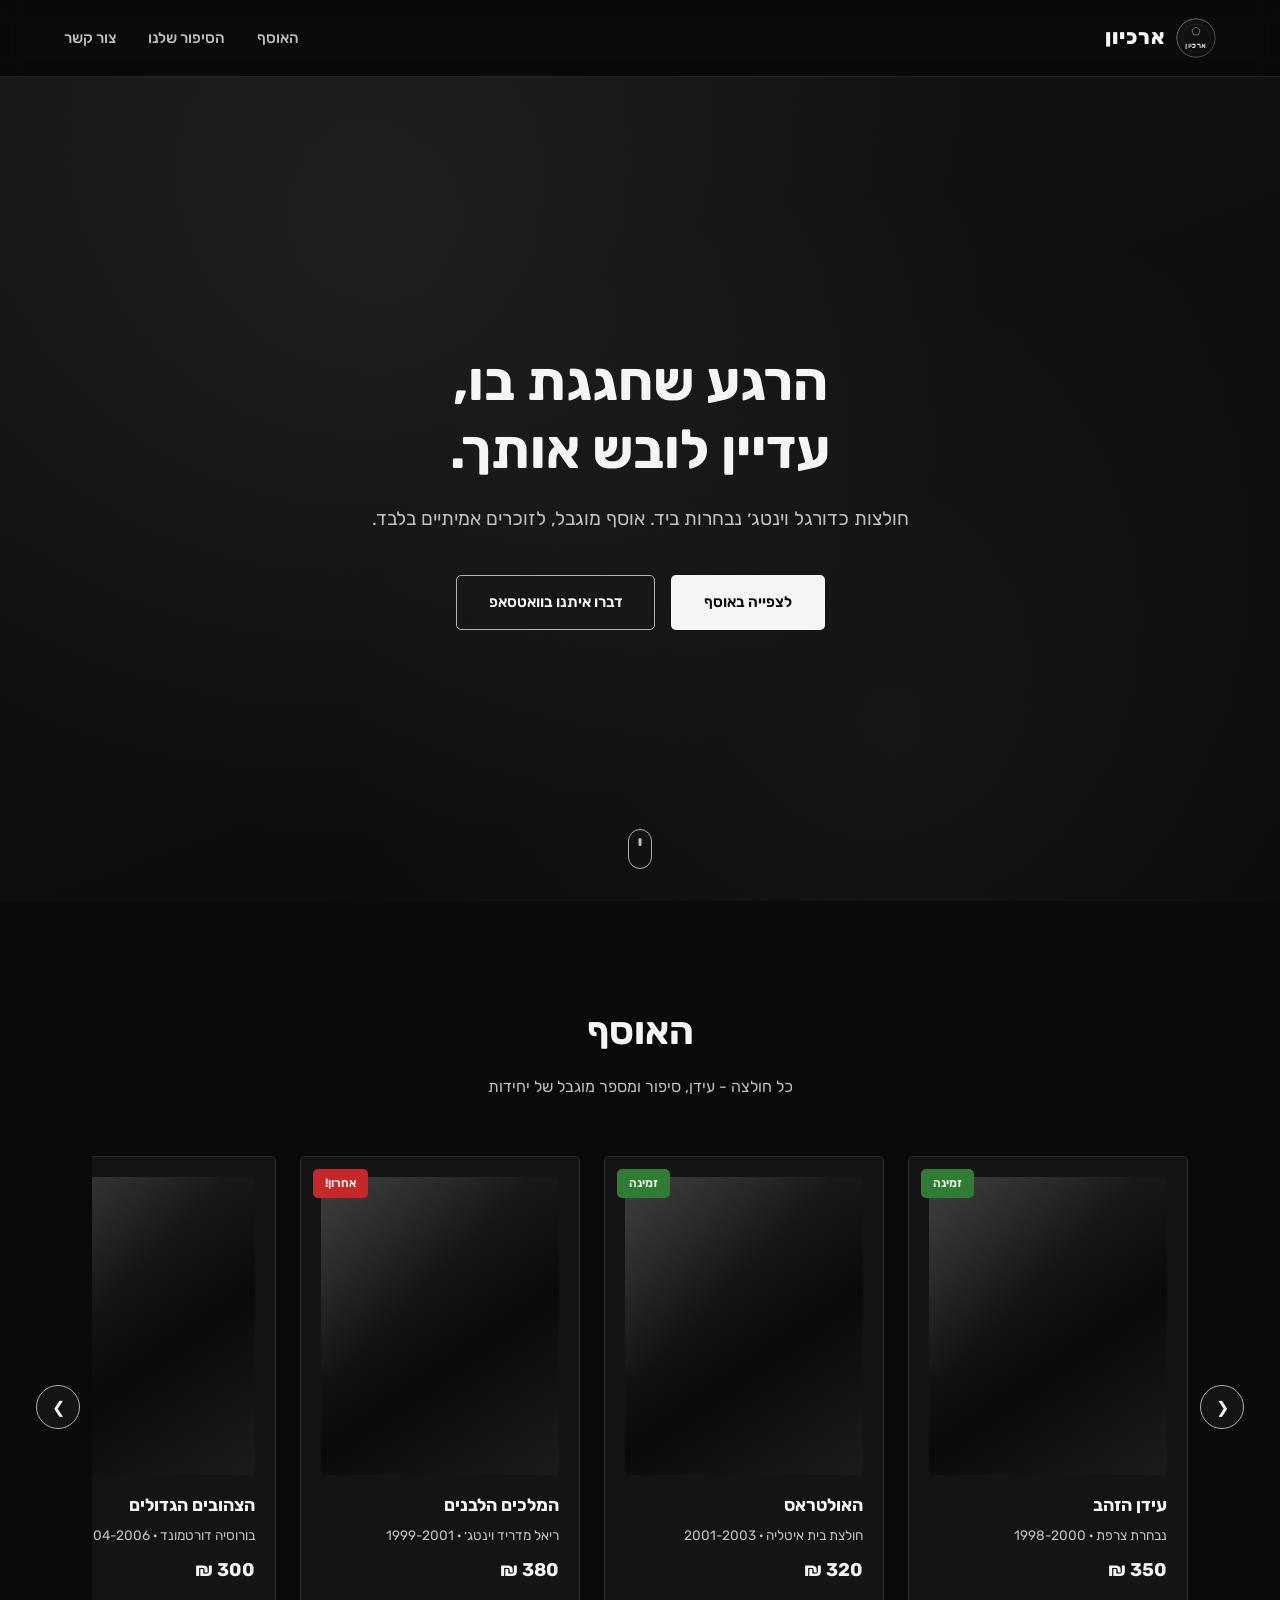
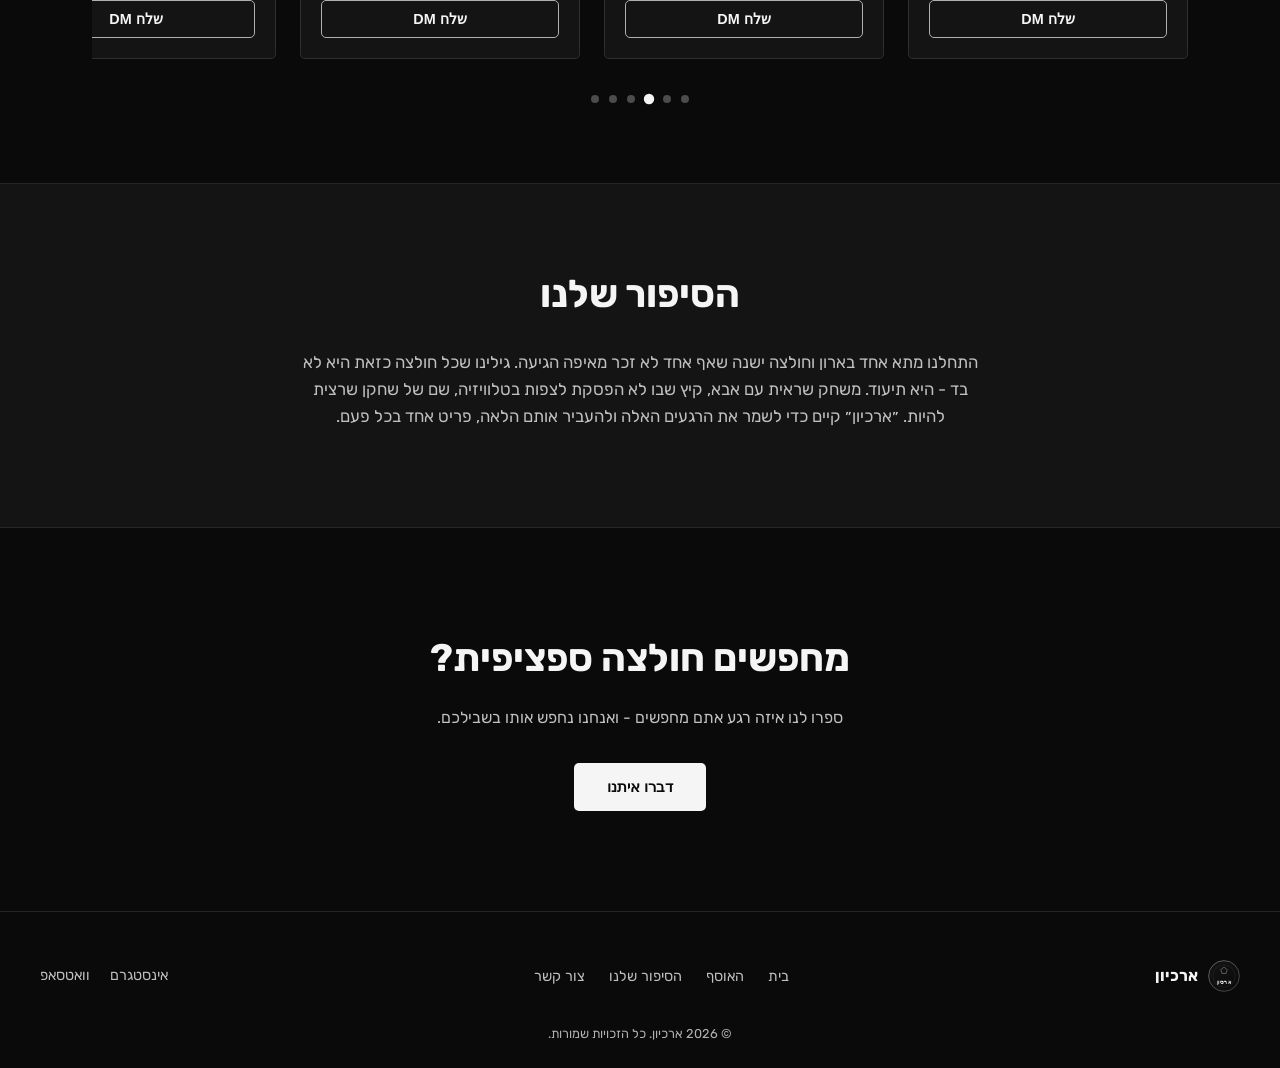
==== index.html @ 6a8bbf8f "Add Hebrew RTL landing page for premium football shirts brand Sticky header with hamburger menu, ani" ====
<!DOCTYPE html>
<html lang="he" dir="rtl">
<head>
<meta charset="UTF-8">
<meta name="viewport" content="width=device-width, initial-scale=1.0">
<title>ארכיון | חולצות כדורגל וינטג׳ פרימיום</title>
<meta name="description" content="ארכיון - חולצות כדורגל וינטג׳ נבחרות ביד. כל חולצה מספרת רגע שהיה. אוסף מוגבל, למגן אמיתי בלבד.">
<link rel="icon" type="image/svg+xml" href="assets/logo.svg">
<link rel="preconnect" href="https://fonts.googleapis.com">
<link rel="preconnect" href="https://fonts.gstatic.com" crossorigin>
<link href="https://fonts.googleapis.com/css2?family=Rubik:wght@300;400;500;600;700;800&display=swap" rel="stylesheet">
<link rel="stylesheet" href="css/style.css">
</head>
<body>

<a class="skip-link" href="#main-content">דלג לתוכן הראשי</a>

<header class="site-header" id="site-header">
  <div class="header-inner">
    <a href="#top" class="brand" aria-label="ארכיון - דף הבית">
      <img src="assets/logo.svg" alt="" width="40" height="40" class="brand-logo">
      <span class="brand-name">ארכיון</span>
    </a>

    <nav class="main-nav" id="main-nav" aria-label="ניווט ראשי">
      <ul>
        <li><a href="#collection">האוסף</a></li>
        <li><a href="#story">הסיפור שלנו</a></li>
        <li><a href="#contact">צור קשר</a></li>
      </ul>
    </nav>

    <button class="hamburger" id="hamburger-btn" aria-expanded="false" aria-controls="mobile-nav" aria-label="פתיחת תפריט ניווט">
      <span></span><span></span><span></span>
    </button>
  </div>

  <nav class="mobile-nav" id="mobile-nav" aria-label="ניווט למובייל" hidden>
    <ul>
      <li><a href="#collection">האוסף</a></li>
      <li><a href="#story">הסיפור שלנו</a></li>
      <li><a href="#contact">צור קשר</a></li>
    </ul>
  </nav>
</header>

<main id="main-content">

  <section class="hero" id="top">
    <div class="hero-content">
      <h1 class="fade-in-up">הרגע שחגגת בו,<br>עדיין לובש אותך.</h1>
      <p class="hero-tagline fade-in-up delay-1">חולצות כדורגל וינטג׳ נבחרות ביד. אוסף מוגבל, לזוכרים אמיתיים בלבד.</p>
      <div class="hero-ctas fade-in-up delay-2">
        <a href="#collection" class="btn btn-primary">לצפייה באוסף</a>
        <a href="https://wa.me/972501234567?text=%D7%94%D7%99%D7%99%2C%20%D7%90%D7%A9%D7%9E%D7%97%20%D7%9C%D7%A9%D7%9E%D7%95%D7%A2%20%D7%A2%D7%9C%20%D7%94%D7%90%D7%95%D7%A1%D7%A3%20%D7%A9%D7%9C%D7%9B%D7%9D" class="btn btn-secondary" target="_blank" rel="noopener">דברו איתנו בוואטסאפ</a>
      </div>
    </div>
    <a href="#collection" class="scroll-hint" aria-label="גלול למטה לצפייה באוסף">
      <span class="scroll-hint-line"></span>
    </a>
  </section>

  <section class="collection-section" id="collection" aria-labelledby="collection-title">
    <div class="section-head">
      <h2 id="collection-title">האוסף</h2>
      <p class="section-sub">כל חולצה - עידן, סיפור ומספר מוגבל של יחידות</p>
    </div>

    <div class="carousel-wrap">
      <button class="carousel-arrow carousel-arrow-prev" id="carousel-prev" aria-label="המוצר הקודם">&#10094;</button>

      <div class="carousel" id="carousel" tabindex="0" role="region" aria-label="קרוסלת מוצרים - השתמשו בחיצי המקלדת לניווט">
        <ul class="carousel-track" id="carousel-track">

          <li class="product-card">
            <span class="badge badge-available">זמינה</span>
            <div class="product-image" aria-hidden="true"></div>
            <h3 class="product-name">עידן הזהב</h3>
            <p class="product-era">נבחרת צרפת · 1998-2000</p>
            <p class="product-price">350 ₪</p>
            <button class="btn btn-dm" data-product="עידן הזהב - נבחרת צרפת 1998-2000">שלח DM</button>
          </li>

          <li class="product-card">
            <span class="badge badge-available">זמינה</span>
            <div class="product-image" aria-hidden="true"></div>
            <h3 class="product-name">האולטראס</h3>
            <p class="product-era">חולצת בית איטליה · 2001-2003</p>
            <p class="product-price">320 ₪</p>
            <button class="btn btn-dm" data-product="האולטראס - חולצת בית איטליה 2001-2003">שלח DM</button>
          </li>

          <li class="product-card">
            <span class="badge badge-last">אחרון!</span>
            <div class="product-image" aria-hidden="true"></div>
            <h3 class="product-name">המלכים הלבנים</h3>
            <p class="product-era">ריאל מדריד וינטג׳ · 1999-2001</p>
            <p class="product-price">380 ₪</p>
            <button class="btn btn-dm" data-product="המלכים הלבנים - ריאל מדריד וינטג׳ 1999-2001">שלח DM</button>
          </li>

          <li class="product-card">
            <span class="badge badge-available">זמינה</span>
            <div class="product-image" aria-hidden="true"></div>
            <h3 class="product-name">הצהובים הגדולים</h3>
            <p class="product-era">בורוסיה דורטמונד · 2004-2006</p>
            <p class="product-price">300 ₪</p>
            <button class="btn btn-dm" data-product="הצהובים הגדולים - בורוסיה דורטמונד 2004-2006">שלח DM</button>
          </li>

          <li class="product-card">
            <span class="badge badge-soon">בקרוב</span>
            <div class="product-image" aria-hidden="true"></div>
            <h3 class="product-name">האדומים הנצחיים</h3>
            <p class="product-era">ליברפול וינטג׳ · 1995-1997</p>
            <p class="product-price">400 ₪</p>
            <button class="btn btn-dm" data-product="האדומים הנצחיים - ליברפול וינטג׳ 1995-1997" disabled>בקרוב</button>
          </li>

          <li class="product-card">
            <span class="badge badge-available">זמינה</span>
            <div class="product-image" aria-hidden="true"></div>
            <h3 class="product-name">הכוכבים הכחולים</h3>
            <p class="product-era">נבחרת ברזיל · 2002-2004</p>
            <p class="product-price">340 ₪</p>
            <button class="btn btn-dm" data-product="הכוכבים הכחולים - נבחרת ברזיל 2002-2004">שלח DM</button>
          </li>

        </ul>
      </div>

      <button class="carousel-arrow carousel-arrow-next" id="carousel-next" aria-label="המוצר הבא">&#10095;</button>
    </div>

    <div class="carousel-dots" id="carousel-dots" role="tablist" aria-label="ניווט בין מוצרים"></div>
  </section>

  <section class="story-section" id="story" aria-labelledby="story-title">
    <div class="story-inner">
      <h2 id="story-title">הסיפור שלנו</h2>
      <p>התחלנו מתא אחד בארון וחולצה ישנה שאף אחד לא זכר מאיפה הגיעה. גילינו שכל חולצה כזאת היא לא בד - היא תיעוד. משחק שראית עם אבא, קיץ שבו לא הפסקת לצפות בטלוויזיה, שם של שחקן שרצית להיות. ״ארכיון״ קיים כדי לשמר את הרגעים האלה ולהעביר אותם הלאה, פריט אחד בכל פעם.</p>
    </div>
  </section>

  <section class="cta-section" id="contact" aria-labelledby="cta-title">
    <div class="cta-inner">
      <h2 id="cta-title">מחפשים חולצה ספציפית?</h2>
      <p>ספרו לנו איזה רגע אתם מחפשים - ואנחנו נחפש אותו בשבילכם.</p>
      <button class="btn btn-primary" id="open-cta-modal">דברו איתנו</button>
    </div>
  </section>

</main>

<footer class="site-footer">
  <div class="footer-inner">
    <div class="footer-brand">
      <img src="assets/logo.svg" alt="" width="32" height="32">
      <span>ארכיון</span>
    </div>

    <nav class="footer-nav" aria-label="ניווט בפוטר">
      <ul>
        <li><a href="#top">בית</a></li>
        <li><a href="#collection">האוסף</a></li>
        <li><a href="#story">הסיפור שלנו</a></li>
        <li><a href="#contact">צור קשר</a></li>
      </ul>
    </nav>

    <div class="footer-social">
      <a href="https://instagram.com/archive.shirts" target="_blank" rel="noopener" aria-label="עקבו אחרינו באינסטגרם">אינסטגרם</a>
      <a href="https://wa.me/972501234567" target="_blank" rel="noopener" aria-label="דברו איתנו בוואטסאפ">וואטסאפ</a>
    </div>
  </div>
  <p class="footer-copy">© 2026 ארכיון. כל הזכויות שמורות.</p>
</footer>

<div class="modal-overlay" id="dm-modal" hidden>
  <div class="modal" role="dialog" aria-modal="true" aria-labelledby="dm-modal-title" id="modal-box">
    <button class="modal-close" id="modal-close-btn" aria-label="סגירת חלון">&times;</button>
    <h2 id="dm-modal-title">בואו נדבר על החולצה</h2>
    <p id="modal-product-line" class="modal-product-line"></p>
    <p class="modal-desc">בחרו איך נוח לכם לפנות אלינו:</p>
    <div class="modal-links">
      <a id="modal-whatsapp-link" href="#" target="_blank" rel="noopener" class="btn btn-primary modal-link">שליחת הודעה בוואטסאפ</a>
      <a id="modal-instagram-link" href="https://ig.me/m/archive.shirts" target="_blank" rel="noopener" class="btn btn-secondary modal-link">שליחת DM באינסטגרם</a>
    </div>
  </div>
</div>

<script src="js/main.js"></script>
</body>
</html>
---- css/style.css ----
/* ===== Variables ===== */
:root {
  --black-950: #0a0a0a;
  --black-900: #141414;
  --white: #f5f5f5;
  --silver: #c0c0c0;
  --silver-dark: #b0b0b0;
  --radius: 5px;
  --font: 'Rubik', 'Arial', sans-serif;
  --transition: 0.3s ease;
  --header-h: 76px;
}

* { box-sizing: border-box; }

html {
  scroll-behavior: smooth;
  scroll-padding-top: var(--header-h);
}

body {
  margin: 0;
  font-family: var(--font);
  background: var(--black-950);
  color: var(--white);
  line-height: 1.6;
  -webkit-font-smoothing: antialiased;
}

img { max-width: 100%; display: block; }

a {
  color: inherit;
  text-decoration: none;
}

ul { list-style: none; margin: 0; padding: 0; }

h1, h2, h3 { font-weight: 700; margin: 0; }

/* ===== Skip link ===== */
.skip-link {
  position: absolute;
  right: -9999px;
  top: 0;
  background: var(--white);
  color: var(--black-950);
  padding: 12px 20px;
  border-radius: var(--radius);
  z-index: 200;
  font-weight: 600;
}
.skip-link:focus {
  right: 16px;
  top: 16px;
}

/* ===== Buttons ===== */
.btn {
  display: inline-block;
  padding: 14px 32px;
  border-radius: var(--radius);
  font-weight: 600;
  font-size: 0.95rem;
  border: 1px solid transparent;
  cursor: pointer;
  transition: transform var(--transition), background var(--transition), border-color var(--transition), opacity var(--transition);
  text-align: center;
}
.btn:hover { transform: translateY(-2px); }
.btn:active { transform: translateY(0); }
.btn:focus-visible {
  outline: 2px solid var(--silver);
  outline-offset: 3px;
}

.btn-primary {
  background: var(--white);
  color: var(--black-950);
}
.btn-primary:hover { background: var(--silver); }

.btn-secondary {
  background: transparent;
  color: var(--white);
  border-color: var(--silver-dark);
}
.btn-secondary:hover {
  background: rgba(245, 245, 245, 0.08);
  border-color: var(--white);
}

.btn-dm {
  width: 100%;
  background: transparent;
  border: 1px solid var(--silver-dark);
  color: var(--white);
  padding: 10px 20px;
  font-size: 0.9rem;
}
.btn-dm:hover:not(:disabled) {
  background: var(--white);
  color: var(--black-950);
}
.btn-dm:disabled {
  opacity: 0.4;
  cursor: not-allowed;
}

/* ===== Header ===== */
.site-header {
  position: sticky;
  top: 0;
  z-index: 100;
  background: rgba(10, 10, 10, 0.9);
  backdrop-filter: blur(10px);
  border-bottom: 1px solid rgba(192, 192, 192, 0.15);
}

.header-inner {
  max-width: 1200px;
  margin: 0 auto;
  height: var(--header-h);
  display: flex;
  align-items: center;
  justify-content: space-between;
  padding: 0 24px;
}

.brand {
  display: flex;
  align-items: center;
  gap: 10px;
}
.brand-logo { border-radius: 50%; }
.brand-name {
  font-size: 1.3rem;
  font-weight: 800;
  letter-spacing: 1px;
}

.main-nav ul {
  display: flex;
  gap: 32px;
}
.main-nav a {
  font-size: 0.95rem;
  font-weight: 500;
  color: var(--silver);
  transition: color var(--transition);
  position: relative;
}
.main-nav a:hover { color: var(--white); }
.main-nav a::after {
  content: '';
  position: absolute;
  bottom: -6px;
  right: 0;
  width: 0;
  height: 1px;
  background: var(--white);
  transition: width var(--transition);
}
.main-nav a:hover::after { width: 100%; }

.hamburger {
  display: none;
  flex-direction: column;
  justify-content: center;
  gap: 5px;
  width: 40px;
  height: 40px;
  background: none;
  border: none;
  cursor: pointer;
  padding: 0;
}
.hamburger span {
  display: block;
  width: 24px;
  height: 2px;
  background: var(--white);
  margin: 0 auto;
  transition: transform var(--transition), opacity var(--transition);
}
.hamburger[aria-expanded="true"] span:nth-child(1) {
  transform: translateY(7px) rotate(45deg);
}
.hamburger[aria-expanded="true"] span:nth-child(2) { opacity: 0; }
.hamburger[aria-expanded="true"] span:nth-child(3) {
  transform: translateY(-7px) rotate(-45deg);
}

.mobile-nav {
  border-top: 1px solid rgba(192, 192, 192, 0.15);
  background: var(--black-900);
}
.mobile-nav ul {
  display: flex;
  flex-direction: column;
  padding: 8px 24px 16px;
}
.mobile-nav a {
  display: block;
  padding: 14px 0;
  font-size: 1.05rem;
  color: var(--white);
  border-bottom: 1px solid rgba(192, 192, 192, 0.08);
}

/* ===== Hero ===== */
.hero {
  min-height: calc(100vh - var(--header-h));
  display: flex;
  flex-direction: column;
  align-items: center;
  justify-content: center;
  text-align: center;
  padding: 60px 24px;
  position: relative;
  background:
    radial-gradient(circle at 30% 20%, rgba(192, 192, 192, 0.08), transparent 55%),
    radial-gradient(circle at 70% 80%, rgba(176, 176, 176, 0.06), transparent 50%),
    linear-gradient(160deg, var(--black-900), var(--black-950));
}

.hero-content { max-width: 720px; }

.hero h1 {
  font-size: clamp(2rem, 5vw, 3.4rem);
  line-height: 1.25;
  margin-bottom: 20px;
}

.hero-tagline {
  font-size: clamp(1rem, 2vw, 1.2rem);
  color: var(--silver);
  margin-bottom: 40px;
}

.hero-ctas {
  display: flex;
  gap: 16px;
  justify-content: center;
  flex-wrap: wrap;
}

.fade-in-up {
  opacity: 0;
  transform: translateY(24px);
  animation: fadeInUp 0.8s ease forwards;
}
.delay-1 { animation-delay: 0.2s; }
.delay-2 { animation-delay: 0.4s; }

@keyframes fadeInUp {
  to { opacity: 1; transform: translateY(0); }
}

.scroll-hint {
  position: absolute;
  bottom: 32px;
  left: 50%;
  transform: translateX(-50%);
  width: 24px;
  height: 40px;
  border: 1px solid var(--silver-dark);
  border-radius: 12px;
}
.scroll-hint-line {
  position: absolute;
  top: 8px;
  right: 50%;
  transform: translateX(50%);
  width: 3px;
  height: 8px;
  background: var(--silver);
  border-radius: 2px;
  animation: scrollHint 1.6s ease infinite;
}
@keyframes scrollHint {
  0% { top: 8px; opacity: 1; }
  60% { top: 20px; opacity: 0; }
  100% { top: 20px; opacity: 0; }
}

@media (prefers-reduced-motion: reduce) {
  .fade-in-up { animation: none; opacity: 1; transform: none; }
  .scroll-hint-line { animation: none; }
  html { scroll-behavior: auto; }
}

/* ===== Section head ===== */
.section-head {
  text-align: center;
  max-width: 640px;
  margin: 0 auto 48px;
  padding: 0 24px;
}
.section-head h2 { font-size: clamp(1.8rem, 4vw, 2.4rem); }
.section-sub { color: var(--silver); margin-top: 12px; }

/* ===== Collection / Carousel ===== */
.collection-section {
  padding: 100px 0 80px;
}

.carousel-wrap {
  display: flex;
  align-items: center;
  gap: 12px;
  max-width: 1240px;
  margin: 0 auto;
  padding: 0 16px;
}

.carousel {
  overflow-x: auto;
  scroll-snap-type: x mandatory;
  scroll-behavior: smooth;
  flex: 1;
  outline: none;
}
.carousel:focus-visible {
  box-shadow: 0 0 0 2px var(--silver) inset;
}
.carousel::-webkit-scrollbar { height: 6px; }
.carousel::-webkit-scrollbar-thumb {
  background: var(--silver-dark);
  border-radius: 3px;
}

.carousel-track {
  display: flex;
  gap: 24px;
  padding: 8px;
}

.product-card {
  scroll-snap-align: start;
  flex: 0 0 280px;
  background: var(--black-900);
  border: 1px solid rgba(192, 192, 192, 0.15);
  border-radius: var(--radius);
  padding: 20px;
  position: relative;
  transition: transform var(--transition), border-color var(--transition), box-shadow var(--transition);
}
.product-card:hover {
  transform: translateY(-6px);
  border-color: var(--silver-dark);
  box-shadow: 0 16px 32px rgba(0, 0, 0, 0.4);
}

.product-image {
  aspect-ratio: 4 / 5;
  border-radius: var(--radius);
  margin-bottom: 16px;
  background: linear-gradient(145deg, #2a2a2a, #0a0a0a 60%, #1c1c1c);
  position: relative;
  overflow: hidden;
}
.product-image::after {
  content: '';
  position: absolute;
  inset: 0;
  background: linear-gradient(135deg, rgba(192, 192, 192, 0.15), transparent 40%);
}

.badge {
  position: absolute;
  top: 12px;
  left: 12px;
  padding: 5px 12px;
  border-radius: var(--radius);
  font-size: 0.75rem;
  font-weight: 600;
  z-index: 1;
}
.badge-available { background: #2e7d32; color: #f5f5f5; }
.badge-soon { background: #6b6b6b; color: #f5f5f5; }
.badge-last { background: #c62828; color: #f5f5f5; }

.product-name {
  font-size: 1.1rem;
  margin-bottom: 6px;
}
.product-era {
  color: var(--silver);
  font-size: 0.85rem;
  margin: 0 0 10px;
}
.product-price {
  font-size: 1.15rem;
  font-weight: 700;
  margin: 0 0 14px;
}

.carousel-arrow {
  flex: 0 0 auto;
  width: 44px;
  height: 44px;
  border-radius: 50%;
  border: 1px solid var(--silver-dark);
  background: var(--black-900);
  color: var(--white);
  font-size: 1rem;
  cursor: pointer;
  transition: background var(--transition), transform var(--transition);
}
.carousel-arrow:hover {
  background: var(--white);
  color: var(--black-950);
}
.carousel-arrow:focus-visible {
  outline: 2px solid var(--silver);
  outline-offset: 2px;
}

.carousel-dots {
  display: flex;
  justify-content: center;
  gap: 10px;
  margin-top: 28px;
}
.carousel-dot {
  width: 8px;
  height: 8px;
  border-radius: 50%;
  border: none;
  background: var(--silver-dark);
  opacity: 0.4;
  cursor: pointer;
  transition: opacity var(--transition), transform var(--transition);
  padding: 0;
}
.carousel-dot.active {
  opacity: 1;
  transform: scale(1.3);
  background: var(--white);
}
.carousel-dot:focus-visible {
  outline: 2px solid var(--silver);
  outline-offset: 2px;
}

/* ===== Story ===== */
.story-section {
  padding: 80px 24px;
  background: var(--black-900);
  border-top: 1px solid rgba(192, 192, 192, 0.1);
  border-bottom: 1px solid rgba(192, 192, 192, 0.1);
}
.story-inner {
  max-width: 680px;
  margin: 0 auto;
  text-align: center;
}
.story-inner h2 {
  font-size: clamp(1.8rem, 4vw, 2.4rem);
  margin-bottom: 24px;
}
.story-inner p {
  color: var(--silver);
  font-size: 1.05rem;
}

/* ===== CTA section ===== */
.cta-section {
  padding: 100px 24px;
  text-align: center;
}
.cta-inner { max-width: 560px; margin: 0 auto; }
.cta-inner h2 {
  font-size: clamp(1.8rem, 4vw, 2.4rem);
  margin-bottom: 16px;
}
.cta-inner p {
  color: var(--silver);
  margin-bottom: 32px;
}

/* ===== Footer ===== */
.site-footer {
  border-top: 1px solid rgba(192, 192, 192, 0.15);
  padding: 48px 24px 24px;
}
.footer-inner {
  max-width: 1200px;
  margin: 0 auto;
  display: flex;
  flex-wrap: wrap;
  gap: 24px;
  align-items: center;
  justify-content: space-between;
}
.footer-brand {
  display: flex;
  align-items: center;
  gap: 10px;
  font-weight: 700;
}
.footer-nav ul {
  display: flex;
  gap: 24px;
  flex-wrap: wrap;
}
.footer-nav a, .footer-social a {
  color: var(--silver);
  font-size: 0.9rem;
  transition: color var(--transition);
}
.footer-nav a:hover, .footer-social a:hover { color: var(--white); }
.footer-social {
  display: flex;
  gap: 20px;
}
.footer-copy {
  text-align: center;
  color: var(--silver-dark);
  font-size: 0.8rem;
  margin: 32px 0 0;
}

/* ===== Modal ===== */
.modal-overlay[hidden] {
  display: none;
}

.modal-overlay {
  position: fixed;
  inset: 0;
  background: rgba(10, 10, 10, 0.75);
  backdrop-filter: blur(4px);
  display: flex;
  align-items: center;
  justify-content: center;
  z-index: 300;
  padding: 24px;
  animation: overlayFade 0.25s ease;
}
@keyframes overlayFade {
  from { opacity: 0; }
  to { opacity: 1; }
}

.modal {
  background: var(--black-900);
  border: 1px solid rgba(192, 192, 192, 0.2);
  border-radius: var(--radius);
  max-width: 440px;
  width: 100%;
  padding: 36px 28px 28px;
  position: relative;
  animation: modalPop 0.25s ease;
}
@keyframes modalPop {
  from { opacity: 0; transform: scale(0.96) translateY(8px); }
  to { opacity: 1; transform: scale(1) translateY(0); }
}

.modal h2 {
  font-size: 1.3rem;
  margin-bottom: 12px;
}
.modal-product-line {
  color: var(--silver);
  font-size: 0.9rem;
  margin: 0 0 16px;
}
.modal-desc {
  margin: 0 0 20px;
  font-size: 0.95rem;
}
.modal-links {
  display: flex;
  flex-direction: column;
  gap: 12px;
}
.modal-link { width: 100%; }

.modal-close {
  position: absolute;
  top: 14px;
  left: 14px;
  width: 32px;
  height: 32px;
  border-radius: 50%;
  border: 1px solid rgba(192, 192, 192, 0.3);
  background: transparent;
  color: var(--white);
  font-size: 1.2rem;
  line-height: 1;
  cursor: pointer;
  transition: background var(--transition);
}
.modal-close:hover { background: rgba(245, 245, 245, 0.1); }
.modal-close:focus-visible {
  outline: 2px solid var(--silver);
  outline-offset: 2px;
}

/* ===== Responsive ===== */
@media (max-width: 860px) {
  .main-nav { display: none; }
  .hamburger { display: flex; }
}

@media (max-width: 600px) {
  .product-card { flex: 0 0 74vw; }
  .carousel-arrow { width: 36px; height: 36px; }
  .hero-ctas { flex-direction: column; width: 100%; }
  .hero-ctas .btn { width: 100%; }
  .footer-inner { flex-direction: column; text-align: center; justify-content: center; }
}
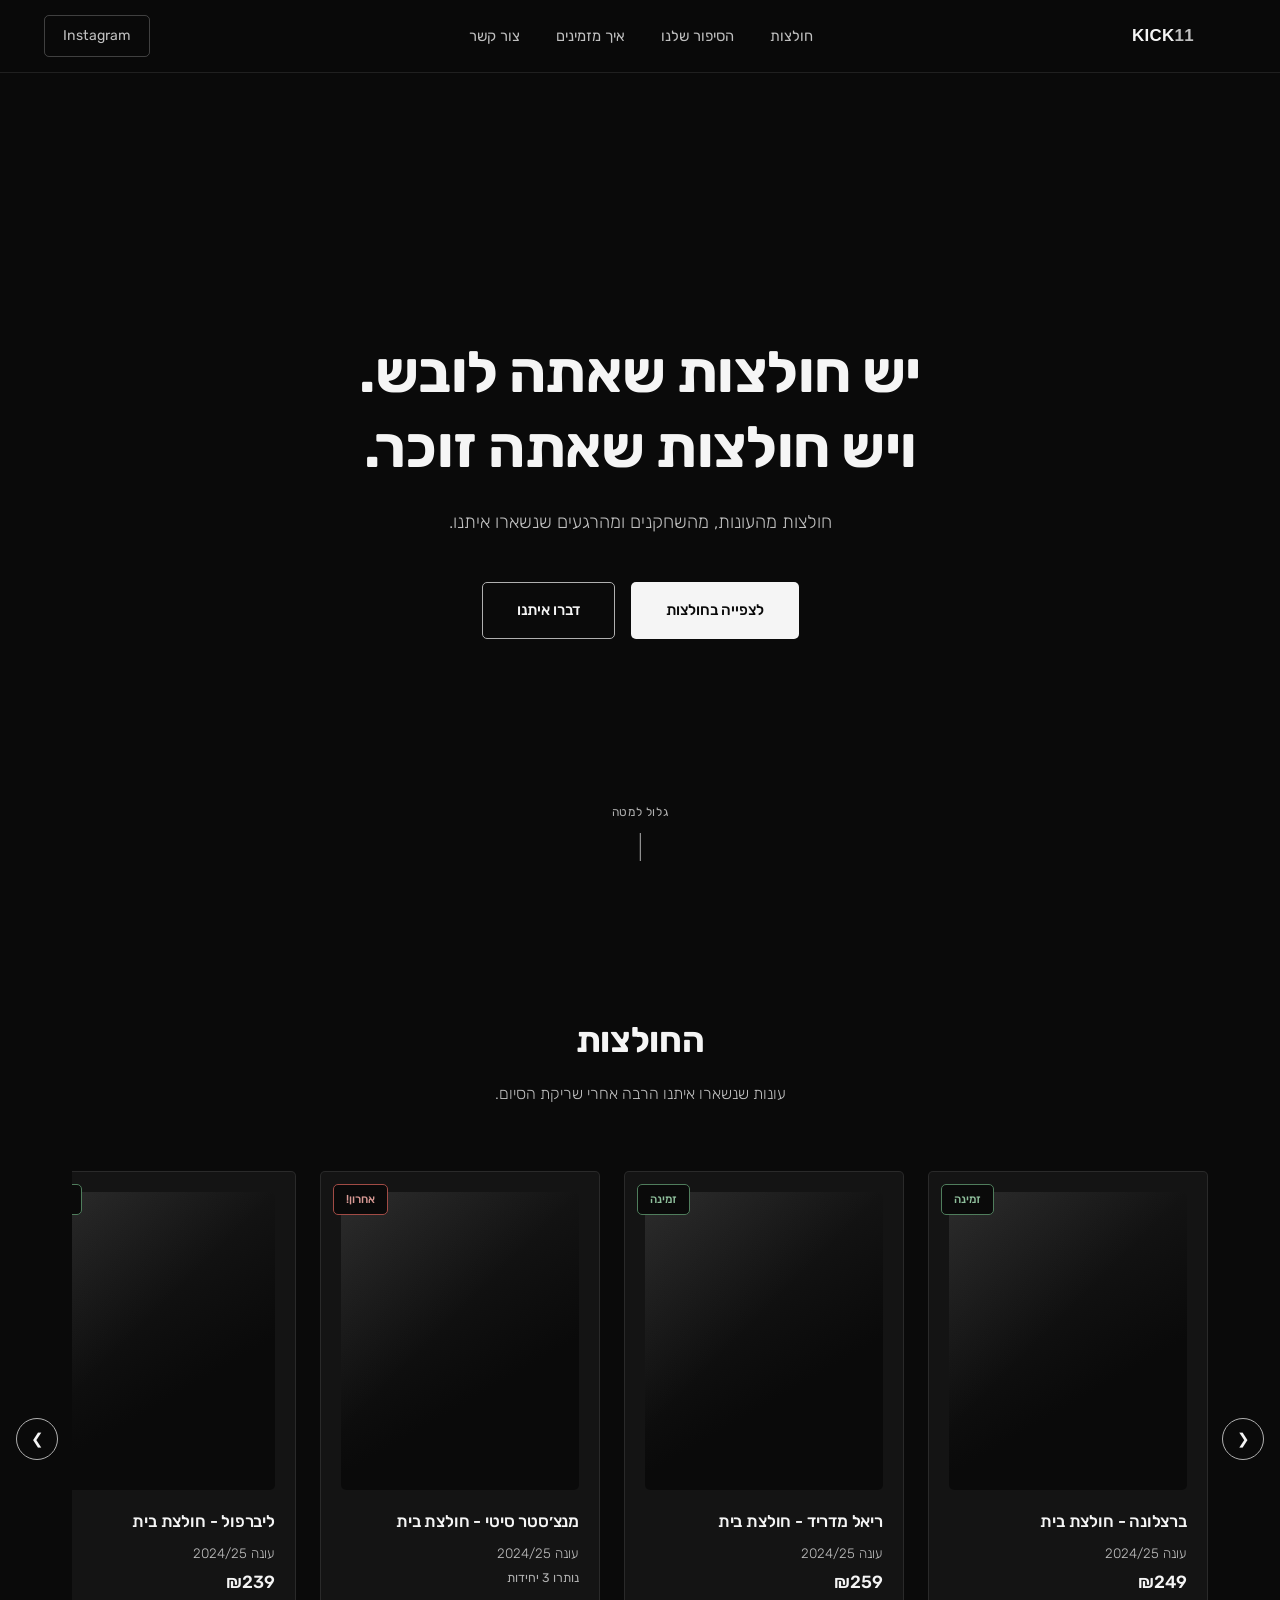
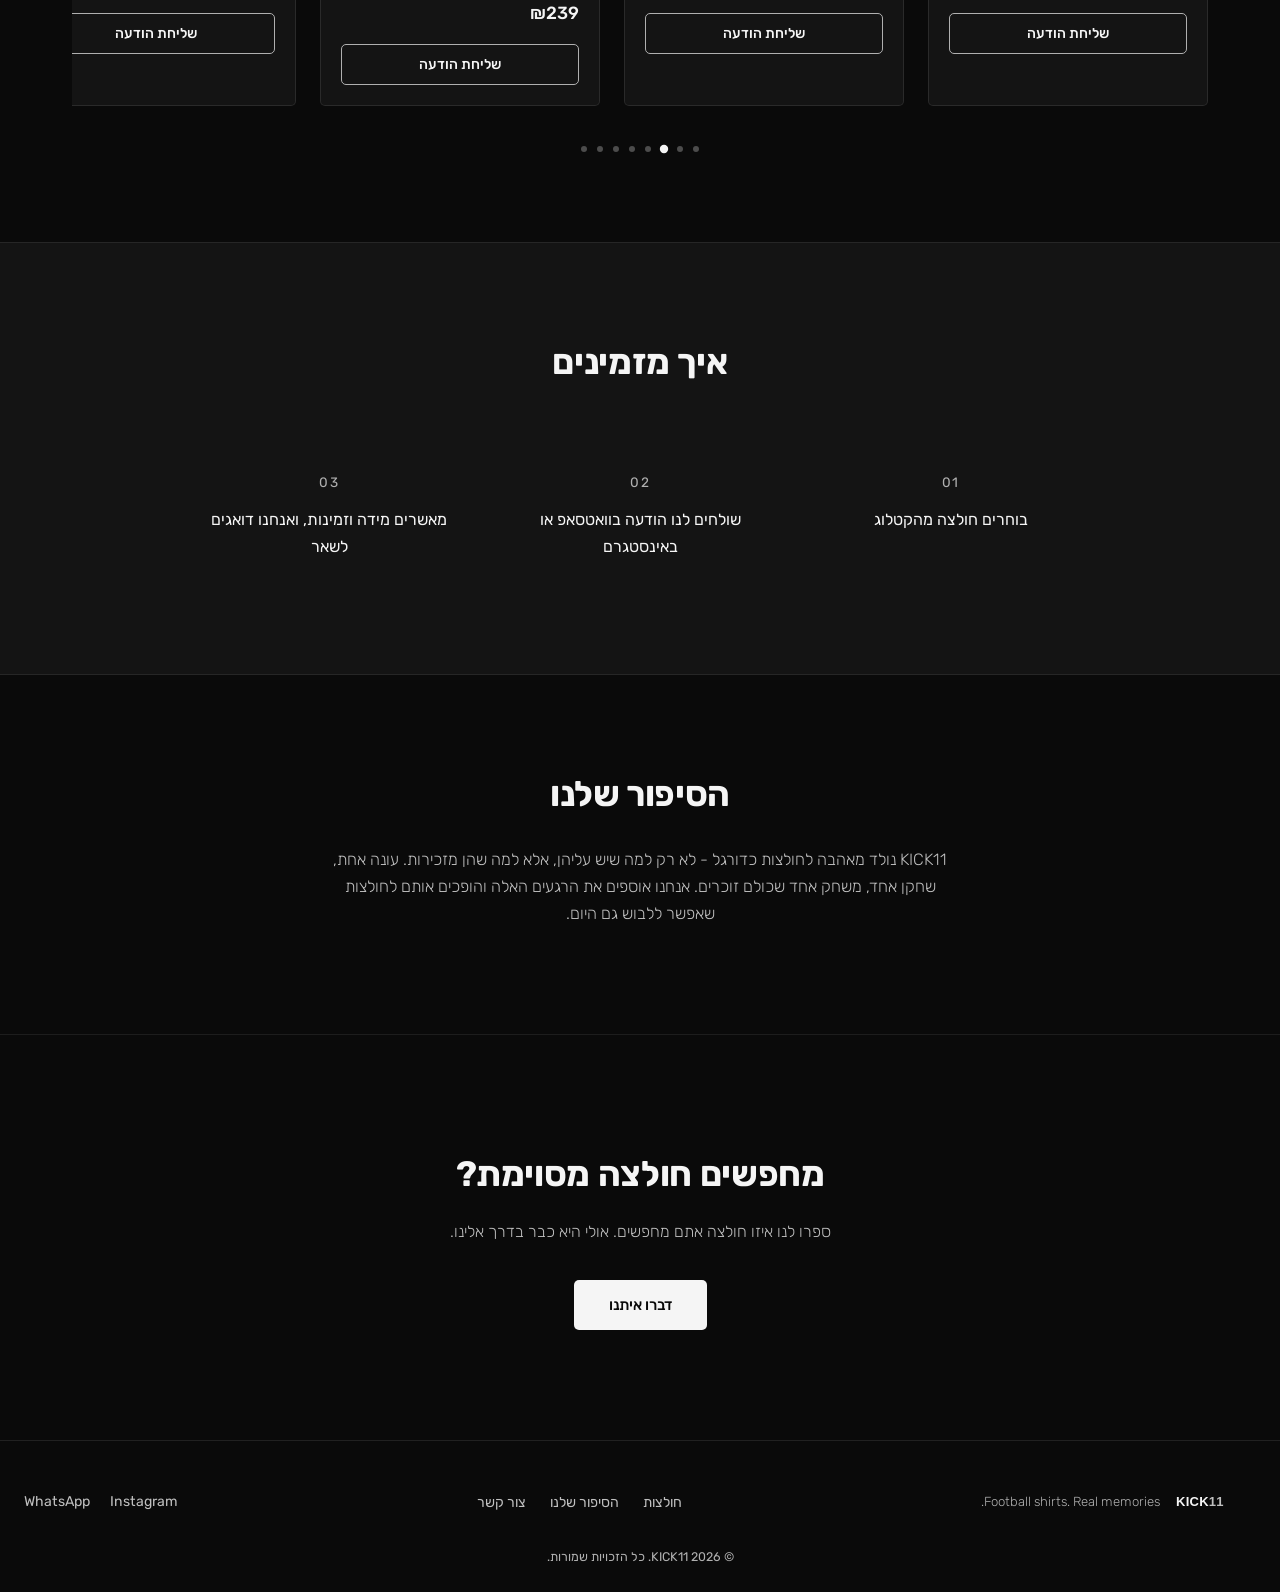
==== commit 9464c669: "Rebuild as KICK11 premium football shirts brand Replaces the previous concept with a new brand ident" ====
--- a/index.html
+++ b/index.html
@@ -3,8 +3,8 @@
 <head>
 <meta charset="UTF-8">
 <meta name="viewport" content="width=device-width, initial-scale=1.0">
-<title>ארכיון | חולצות כדורגל וינטג׳ פרימיום</title>
-<meta name="description" content="ארכיון - חולצות כדורגל וינטג׳ נבחרות ביד. כל חולצה מספרת רגע שהיה. אוסף מוגבל, למגן אמיתי בלבד.">
+<title>KICK11 | חולצות כדורגל עם משמעות</title>
+<meta name="description" content="KICK11 - חולצות מהעונות, מהשחקנים ומהרגעים שנשארו איתנו. מותג ישראלי לחובבי כדורגל.">
 <link rel="icon" type="image/svg+xml" href="assets/logo.svg">
 <link rel="preconnect" href="https://fonts.googleapis.com">
 <link rel="preconnect" href="https://fonts.gstatic.com" crossorigin>
@@ -17,18 +17,20 @@
 
 <header class="site-header" id="site-header">
   <div class="header-inner">
-    <a href="#top" class="brand" aria-label="ארכיון - דף הבית">
-      <img src="assets/logo.svg" alt="" width="40" height="40" class="brand-logo">
-      <span class="brand-name">ארכיון</span>
+    <a href="#top" class="brand" aria-label="KICK11 - דף הבית">
+      <img src="assets/logo.svg" alt="KICK11" class="brand-logo">
     </a>
 
     <nav class="main-nav" id="main-nav" aria-label="ניווט ראשי">
       <ul>
-        <li><a href="#collection">האוסף</a></li>
+        <li><a href="#products">חולצות</a></li>
         <li><a href="#story">הסיפור שלנו</a></li>
+        <li><a href="#how-to-order">איך מזמינים</a></li>
         <li><a href="#contact">צור קשר</a></li>
       </ul>
     </nav>
+
+    <a class="header-instagram" href="https://instagram.com/kick11.co" target="_blank" rel="noopener" aria-label="KICK11 באינסטגרם">Instagram</a>
 
     <button class="hamburger" id="hamburger-btn" aria-expanded="false" aria-controls="mobile-nav" aria-label="פתיחת תפריט ניווט">
       <span></span><span></span><span></span>
@@ -37,9 +39,11 @@
 
   <nav class="mobile-nav" id="mobile-nav" aria-label="ניווט למובייל" hidden>
     <ul>
-      <li><a href="#collection">האוסף</a></li>
+      <li><a href="#products">חולצות</a></li>
       <li><a href="#story">הסיפור שלנו</a></li>
+      <li><a href="#how-to-order">איך מזמינים</a></li>
       <li><a href="#contact">צור קשר</a></li>
+      <li><a href="https://instagram.com/kick11.co" target="_blank" rel="noopener">Instagram</a></li>
     </ul>
   </nav>
 </header>
@@ -48,104 +52,69 @@
 
   <section class="hero" id="top">
     <div class="hero-content">
-      <h1 class="fade-in-up">הרגע שחגגת בו,<br>עדיין לובש אותך.</h1>
-      <p class="hero-tagline fade-in-up delay-1">חולצות כדורגל וינטג׳ נבחרות ביד. אוסף מוגבל, לזוכרים אמיתיים בלבד.</p>
+      <h1 class="fade-in-up">יש חולצות שאתה לובש.<br>ויש חולצות שאתה זוכר.</h1>
+      <p class="hero-tagline fade-in-up delay-1">חולצות מהעונות, מהשחקנים ומהרגעים שנשארו איתנו.</p>
       <div class="hero-ctas fade-in-up delay-2">
-        <a href="#collection" class="btn btn-primary">לצפייה באוסף</a>
-        <a href="https://wa.me/972501234567?text=%D7%94%D7%99%D7%99%2C%20%D7%90%D7%A9%D7%9E%D7%97%20%D7%9C%D7%A9%D7%9E%D7%95%D7%A2%20%D7%A2%D7%9C%20%D7%94%D7%90%D7%95%D7%A1%D7%A3%20%D7%A9%D7%9C%D7%9B%D7%9D" class="btn btn-secondary" target="_blank" rel="noopener">דברו איתנו בוואטסאפ</a>
+        <a href="#products" class="btn btn-primary">לצפייה בחולצות</a>
+        <button class="btn btn-secondary" id="open-hero-modal">דברו איתנו</button>
       </div>
     </div>
-    <a href="#collection" class="scroll-hint" aria-label="גלול למטה לצפייה באוסף">
+    <a href="#products" class="scroll-hint" aria-label="גלול למטה לצפייה בחולצות">
+      <span class="scroll-hint-text">גלול למטה</span>
       <span class="scroll-hint-line"></span>
     </a>
   </section>
 
-  <section class="collection-section" id="collection" aria-labelledby="collection-title">
+  <section class="products-section" id="products" aria-labelledby="products-title">
     <div class="section-head">
-      <h2 id="collection-title">האוסף</h2>
-      <p class="section-sub">כל חולצה - עידן, סיפור ומספר מוגבל של יחידות</p>
+      <h2 id="products-title">החולצות</h2>
+      <p class="section-sub">עונות שנשארו איתנו הרבה אחרי שריקת הסיום.</p>
     </div>
 
     <div class="carousel-wrap">
-      <button class="carousel-arrow carousel-arrow-prev" id="carousel-prev" aria-label="המוצר הקודם">&#10094;</button>
+      <button class="carousel-arrow carousel-arrow-prev" id="carousel-prev" aria-label="החולצה הקודמת">&#10094;</button>
 
-      <div class="carousel" id="carousel" tabindex="0" role="region" aria-label="קרוסלת מוצרים - השתמשו בחיצי המקלדת לניווט">
-        <ul class="carousel-track" id="carousel-track">
-
-          <li class="product-card">
-            <span class="badge badge-available">זמינה</span>
-            <div class="product-image" aria-hidden="true"></div>
-            <h3 class="product-name">עידן הזהב</h3>
-            <p class="product-era">נבחרת צרפת · 1998-2000</p>
-            <p class="product-price">350 ₪</p>
-            <button class="btn btn-dm" data-product="עידן הזהב - נבחרת צרפת 1998-2000">שלח DM</button>
-          </li>
-
-          <li class="product-card">
-            <span class="badge badge-available">זמינה</span>
-            <div class="product-image" aria-hidden="true"></div>
-            <h3 class="product-name">האולטראס</h3>
-            <p class="product-era">חולצת בית איטליה · 2001-2003</p>
-            <p class="product-price">320 ₪</p>
-            <button class="btn btn-dm" data-product="האולטראס - חולצת בית איטליה 2001-2003">שלח DM</button>
-          </li>
-
-          <li class="product-card">
-            <span class="badge badge-last">אחרון!</span>
-            <div class="product-image" aria-hidden="true"></div>
-            <h3 class="product-name">המלכים הלבנים</h3>
-            <p class="product-era">ריאל מדריד וינטג׳ · 1999-2001</p>
-            <p class="product-price">380 ₪</p>
-            <button class="btn btn-dm" data-product="המלכים הלבנים - ריאל מדריד וינטג׳ 1999-2001">שלח DM</button>
-          </li>
-
-          <li class="product-card">
-            <span class="badge badge-available">זמינה</span>
-            <div class="product-image" aria-hidden="true"></div>
-            <h3 class="product-name">הצהובים הגדולים</h3>
-            <p class="product-era">בורוסיה דורטמונד · 2004-2006</p>
-            <p class="product-price">300 ₪</p>
-            <button class="btn btn-dm" data-product="הצהובים הגדולים - בורוסיה דורטמונד 2004-2006">שלח DM</button>
-          </li>
-
-          <li class="product-card">
-            <span class="badge badge-soon">בקרוב</span>
-            <div class="product-image" aria-hidden="true"></div>
-            <h3 class="product-name">האדומים הנצחיים</h3>
-            <p class="product-era">ליברפול וינטג׳ · 1995-1997</p>
-            <p class="product-price">400 ₪</p>
-            <button class="btn btn-dm" data-product="האדומים הנצחיים - ליברפול וינטג׳ 1995-1997" disabled>בקרוב</button>
-          </li>
-
-          <li class="product-card">
-            <span class="badge badge-available">זמינה</span>
-            <div class="product-image" aria-hidden="true"></div>
-            <h3 class="product-name">הכוכבים הכחולים</h3>
-            <p class="product-era">נבחרת ברזיל · 2002-2004</p>
-            <p class="product-price">340 ₪</p>
-            <button class="btn btn-dm" data-product="הכוכבים הכחולים - נבחרת ברזיל 2002-2004">שלח DM</button>
-          </li>
-
-        </ul>
+      <div class="carousel" id="carousel" tabindex="0" role="region" aria-label="קרוסלת חולצות - השתמשו בחיצי המקלדת לניווט">
+        <ul class="carousel-track" id="carousel-track"></ul>
       </div>
 
-      <button class="carousel-arrow carousel-arrow-next" id="carousel-next" aria-label="המוצר הבא">&#10095;</button>
+      <button class="carousel-arrow carousel-arrow-next" id="carousel-next" aria-label="החולצה הבאה">&#10095;</button>
     </div>
 
-    <div class="carousel-dots" id="carousel-dots" role="tablist" aria-label="ניווט בין מוצרים"></div>
+    <div class="carousel-dots" id="carousel-dots" role="tablist" aria-label="ניווט בין חולצות"></div>
+  </section>
+
+  <section class="how-section" id="how-to-order" aria-labelledby="how-title">
+    <div class="section-head">
+      <h2 id="how-title">איך מזמינים</h2>
+    </div>
+    <ol class="how-steps">
+      <li class="how-step">
+        <span class="how-step-num">01</span>
+        <p>בוחרים חולצה מהקטלוג</p>
+      </li>
+      <li class="how-step">
+        <span class="how-step-num">02</span>
+        <p>שולחים לנו הודעה בוואטסאפ או באינסטגרם</p>
+      </li>
+      <li class="how-step">
+        <span class="how-step-num">03</span>
+        <p>מאשרים מידה וזמינות, ואנחנו דואגים לשאר</p>
+      </li>
+    </ol>
   </section>
 
   <section class="story-section" id="story" aria-labelledby="story-title">
     <div class="story-inner">
       <h2 id="story-title">הסיפור שלנו</h2>
-      <p>התחלנו מתא אחד בארון וחולצה ישנה שאף אחד לא זכר מאיפה הגיעה. גילינו שכל חולצה כזאת היא לא בד - היא תיעוד. משחק שראית עם אבא, קיץ שבו לא הפסקת לצפות בטלוויזיה, שם של שחקן שרצית להיות. ״ארכיון״ קיים כדי לשמר את הרגעים האלה ולהעביר אותם הלאה, פריט אחד בכל פעם.</p>
+      <p>KICK11 נולד מאהבה לחולצות כדורגל - לא רק למה שיש עליהן, אלא למה שהן מזכירות. עונה אחת, שחקן אחד, משחק אחד שכולם זוכרים. אנחנו אוספים את הרגעים האלה והופכים אותם לחולצות שאפשר ללבוש גם היום.</p>
     </div>
   </section>
 
   <section class="cta-section" id="contact" aria-labelledby="cta-title">
     <div class="cta-inner">
-      <h2 id="cta-title">מחפשים חולצה ספציפית?</h2>
-      <p>ספרו לנו איזה רגע אתם מחפשים - ואנחנו נחפש אותו בשבילכם.</p>
+      <h2 id="cta-title">מחפשים חולצה מסוימת?</h2>
+      <p>ספרו לנו איזו חולצה אתם מחפשים. אולי היא כבר בדרך אלינו.</p>
       <button class="btn btn-primary" id="open-cta-modal">דברו איתנו</button>
     </div>
   </section>
@@ -155,36 +124,34 @@
 <footer class="site-footer">
   <div class="footer-inner">
     <div class="footer-brand">
-      <img src="assets/logo.svg" alt="" width="32" height="32">
-      <span>ארכיון</span>
+      <img src="assets/logo.svg" alt="KICK11" class="footer-logo">
+      <span class="footer-tagline">Football shirts. Real memories.</span>
     </div>
 
     <nav class="footer-nav" aria-label="ניווט בפוטר">
       <ul>
-        <li><a href="#top">בית</a></li>
-        <li><a href="#collection">האוסף</a></li>
+        <li><a href="#products">חולצות</a></li>
         <li><a href="#story">הסיפור שלנו</a></li>
         <li><a href="#contact">צור קשר</a></li>
       </ul>
     </nav>
 
     <div class="footer-social">
-      <a href="https://instagram.com/archive.shirts" target="_blank" rel="noopener" aria-label="עקבו אחרינו באינסטגרם">אינסטגרם</a>
-      <a href="https://wa.me/972501234567" target="_blank" rel="noopener" aria-label="דברו איתנו בוואטסאפ">וואטסאפ</a>
+      <a href="https://instagram.com/kick11.co" target="_blank" rel="noopener" aria-label="עקבו אחרינו באינסטגרם">Instagram</a>
+      <a href="https://wa.me/972501234567" target="_blank" rel="noopener" aria-label="דברו איתנו בוואטסאפ">WhatsApp</a>
     </div>
   </div>
-  <p class="footer-copy">© 2026 ארכיון. כל הזכויות שמורות.</p>
+  <p class="footer-copy">© 2026 KICK11. כל הזכויות שמורות.</p>
 </footer>
 
 <div class="modal-overlay" id="dm-modal" hidden>
   <div class="modal" role="dialog" aria-modal="true" aria-labelledby="dm-modal-title" id="modal-box">
     <button class="modal-close" id="modal-close-btn" aria-label="סגירת חלון">&times;</button>
-    <h2 id="dm-modal-title">בואו נדבר על החולצה</h2>
-    <p id="modal-product-line" class="modal-product-line"></p>
-    <p class="modal-desc">בחרו איך נוח לכם לפנות אלינו:</p>
+    <h2 id="dm-modal-title">מתעניינים בחולצה?</h2>
+    <p class="modal-desc">שלחו לנו הודעה ונחזור אליכם עם פרטים על החולצה והזמינות.</p>
     <div class="modal-links">
-      <a id="modal-whatsapp-link" href="#" target="_blank" rel="noopener" class="btn btn-primary modal-link">שליחת הודעה בוואטסאפ</a>
-      <a id="modal-instagram-link" href="https://ig.me/m/archive.shirts" target="_blank" rel="noopener" class="btn btn-secondary modal-link">שליחת DM באינסטגרם</a>
+      <a id="modal-whatsapp-link" href="#" target="_blank" rel="noopener" class="btn btn-primary modal-link">WhatsApp</a>
+      <a id="modal-instagram-link" href="https://instagram.com/kick11.co" target="_blank" rel="noopener" class="btn btn-secondary modal-link">Instagram</a>
     </div>
   </div>
 </div>
--- a/css/style.css
+++ b/css/style.css
@@ -5,10 +5,13 @@
   --white: #f5f5f5;
   --silver: #c0c0c0;
   --silver-dark: #b0b0b0;
+  --status-available: #4f7d5c;
+  --status-soon: #6b6b6b;
+  --status-last: #a14b45;
   --radius: 5px;
   --font: 'Rubik', 'Arial', sans-serif;
-  --transition: 0.3s ease;
-  --header-h: 76px;
+  --transition: 0.25s ease;
+  --header-h: 72px;
 }
 
 * { box-sizing: border-box; }
@@ -23,7 +26,7 @@
   font-family: var(--font);
   background: var(--black-950);
   color: var(--white);
-  line-height: 1.6;
+  line-height: 1.65;
   -webkit-font-smoothing: antialiased;
 }
 
@@ -34,9 +37,9 @@
   text-decoration: none;
 }
 
-ul { list-style: none; margin: 0; padding: 0; }
-
-h1, h2, h3 { font-weight: 700; margin: 0; }
+ul, ol { list-style: none; margin: 0; padding: 0; }
+
+h1, h2, h3 { font-weight: 700; margin: 0; letter-spacing: -0.01em; }
 
 /* ===== Skip link ===== */
 .skip-link {
@@ -58,19 +61,18 @@
 /* ===== Buttons ===== */
 .btn {
   display: inline-block;
-  padding: 14px 32px;
-  border-radius: var(--radius);
-  font-weight: 600;
+  padding: 15px 34px;
+  border-radius: var(--radius);
+  font-weight: 500;
   font-size: 0.95rem;
   border: 1px solid transparent;
   cursor: pointer;
-  transition: transform var(--transition), background var(--transition), border-color var(--transition), opacity var(--transition);
+  transition: background var(--transition), border-color var(--transition), opacity var(--transition), color var(--transition);
   text-align: center;
-}
-.btn:hover { transform: translateY(-2px); }
-.btn:active { transform: translateY(0); }
+  font-family: var(--font);
+}
 .btn:focus-visible {
-  outline: 2px solid var(--silver);
+  outline: 1px solid var(--silver);
   outline-offset: 3px;
 }
 
@@ -86,7 +88,7 @@
   border-color: var(--silver-dark);
 }
 .btn-secondary:hover {
-  background: rgba(245, 245, 245, 0.08);
+  background: rgba(245, 245, 245, 0.06);
   border-color: var(--white);
 }
 
@@ -95,15 +97,19 @@
   background: transparent;
   border: 1px solid var(--silver-dark);
   color: var(--white);
-  padding: 10px 20px;
-  font-size: 0.9rem;
+  padding: 11px 20px;
+  font-size: 0.88rem;
+  font-family: var(--font);
+  border-radius: var(--radius);
+  cursor: pointer;
+  transition: background var(--transition), color var(--transition), opacity var(--transition);
 }
 .btn-dm:hover:not(:disabled) {
   background: var(--white);
   color: var(--black-950);
 }
 .btn-dm:disabled {
-  opacity: 0.4;
+  opacity: 0.35;
   cursor: not-allowed;
 }
 
@@ -112,13 +118,13 @@
   position: sticky;
   top: 0;
   z-index: 100;
-  background: rgba(10, 10, 10, 0.9);
-  backdrop-filter: blur(10px);
-  border-bottom: 1px solid rgba(192, 192, 192, 0.15);
+  background: rgba(10, 10, 10, 0.92);
+  backdrop-filter: blur(8px);
+  border-bottom: 1px solid rgba(192, 192, 192, 0.12);
 }
 
 .header-inner {
-  max-width: 1200px;
+  max-width: 1240px;
   margin: 0 auto;
   height: var(--header-h);
   display: flex;
@@ -127,25 +133,16 @@
   padding: 0 24px;
 }
 
-.brand {
-  display: flex;
-  align-items: center;
-  gap: 10px;
-}
-.brand-logo { border-radius: 50%; }
-.brand-name {
-  font-size: 1.3rem;
-  font-weight: 800;
-  letter-spacing: 1px;
-}
+.brand { display: flex; align-items: center; }
+.brand-logo { height: 26px; width: auto; }
 
 .main-nav ul {
   display: flex;
-  gap: 32px;
+  gap: 36px;
 }
 .main-nav a {
-  font-size: 0.95rem;
-  font-weight: 500;
+  font-size: 0.92rem;
+  font-weight: 400;
   color: var(--silver);
   transition: color var(--transition);
   position: relative;
@@ -162,6 +159,19 @@
   transition: width var(--transition);
 }
 .main-nav a:hover::after { width: 100%; }
+
+.header-instagram {
+  font-size: 0.88rem;
+  color: var(--silver);
+  border: 1px solid rgba(192, 192, 192, 0.3);
+  border-radius: var(--radius);
+  padding: 8px 18px;
+  transition: color var(--transition), border-color var(--transition);
+}
+.header-instagram:hover {
+  color: var(--white);
+  border-color: var(--white);
+}
 
 .hamburger {
   display: none;
@@ -177,24 +187,28 @@
 }
 .hamburger span {
   display: block;
-  width: 24px;
-  height: 2px;
+  width: 22px;
+  height: 1.5px;
   background: var(--white);
   margin: 0 auto;
   transition: transform var(--transition), opacity var(--transition);
 }
 .hamburger[aria-expanded="true"] span:nth-child(1) {
-  transform: translateY(7px) rotate(45deg);
+  transform: translateY(6.5px) rotate(45deg);
 }
 .hamburger[aria-expanded="true"] span:nth-child(2) { opacity: 0; }
 .hamburger[aria-expanded="true"] span:nth-child(3) {
-  transform: translateY(-7px) rotate(-45deg);
+  transform: translateY(-6.5px) rotate(-45deg);
 }
 
 .mobile-nav {
-  border-top: 1px solid rgba(192, 192, 192, 0.15);
+  border-top: 1px solid rgba(192, 192, 192, 0.12);
   background: var(--black-900);
-}
+  overflow: hidden;
+  max-height: 0;
+  transition: max-height 0.3s ease;
+}
+.mobile-nav.open { max-height: 400px; }
 .mobile-nav ul {
   display: flex;
   flex-direction: column;
@@ -203,7 +217,7 @@
 .mobile-nav a {
   display: block;
   padding: 14px 0;
-  font-size: 1.05rem;
+  font-size: 1rem;
   color: var(--white);
   border-bottom: 1px solid rgba(192, 192, 192, 0.08);
 }
@@ -218,24 +232,22 @@
   text-align: center;
   padding: 60px 24px;
   position: relative;
-  background:
-    radial-gradient(circle at 30% 20%, rgba(192, 192, 192, 0.08), transparent 55%),
-    radial-gradient(circle at 70% 80%, rgba(176, 176, 176, 0.06), transparent 50%),
-    linear-gradient(160deg, var(--black-900), var(--black-950));
-}
-
-.hero-content { max-width: 720px; }
+  background: var(--black-950);
+}
+
+.hero-content { max-width: 700px; }
 
 .hero h1 {
-  font-size: clamp(2rem, 5vw, 3.4rem);
-  line-height: 1.25;
-  margin-bottom: 20px;
+  font-size: clamp(2.1rem, 5.2vw, 3.6rem);
+  line-height: 1.3;
+  margin-bottom: 22px;
 }
 
 .hero-tagline {
-  font-size: clamp(1rem, 2vw, 1.2rem);
-  color: var(--silver);
-  margin-bottom: 40px;
+  font-size: clamp(1rem, 2vw, 1.15rem);
+  color: var(--silver);
+  margin-bottom: 44px;
+  font-weight: 300;
 }
 
 .hero-ctas {
@@ -247,11 +259,11 @@
 
 .fade-in-up {
   opacity: 0;
-  transform: translateY(24px);
-  animation: fadeInUp 0.8s ease forwards;
-}
-.delay-1 { animation-delay: 0.2s; }
-.delay-2 { animation-delay: 0.4s; }
+  transform: translateY(20px);
+  animation: fadeInUp 0.7s ease forwards;
+}
+.delay-1 { animation-delay: 0.15s; }
+.delay-2 { animation-delay: 0.3s; }
 
 @keyframes fadeInUp {
   to { opacity: 1; transform: translateY(0); }
@@ -259,57 +271,67 @@
 
 .scroll-hint {
   position: absolute;
-  bottom: 32px;
+  bottom: 40px;
   left: 50%;
   transform: translateX(-50%);
-  width: 24px;
-  height: 40px;
-  border: 1px solid var(--silver-dark);
-  border-radius: 12px;
+  display: flex;
+  flex-direction: column;
+  align-items: center;
+  gap: 10px;
+}
+.scroll-hint-text {
+  font-size: 0.75rem;
+  color: var(--silver-dark);
+  letter-spacing: 0.05em;
 }
 .scroll-hint-line {
+  width: 1px;
+  height: 28px;
+  background: var(--silver-dark);
+  position: relative;
+  overflow: hidden;
+}
+.scroll-hint-line::after {
+  content: '';
   position: absolute;
-  top: 8px;
-  right: 50%;
-  transform: translateX(50%);
-  width: 3px;
-  height: 8px;
-  background: var(--silver);
-  border-radius: 2px;
-  animation: scrollHint 1.6s ease infinite;
-}
-@keyframes scrollHint {
-  0% { top: 8px; opacity: 1; }
-  60% { top: 20px; opacity: 0; }
-  100% { top: 20px; opacity: 0; }
+  top: -28px;
+  right: 0;
+  width: 100%;
+  height: 100%;
+  background: var(--white);
+  animation: scrollLine 1.8s ease infinite;
+}
+@keyframes scrollLine {
+  0% { top: -28px; }
+  100% { top: 28px; }
 }
 
 @media (prefers-reduced-motion: reduce) {
   .fade-in-up { animation: none; opacity: 1; transform: none; }
-  .scroll-hint-line { animation: none; }
+  .scroll-hint-line::after { animation: none; }
   html { scroll-behavior: auto; }
 }
 
 /* ===== Section head ===== */
 .section-head {
   text-align: center;
-  max-width: 640px;
-  margin: 0 auto 48px;
+  max-width: 620px;
+  margin: 0 auto 56px;
   padding: 0 24px;
 }
-.section-head h2 { font-size: clamp(1.8rem, 4vw, 2.4rem); }
-.section-sub { color: var(--silver); margin-top: 12px; }
-
-/* ===== Collection / Carousel ===== */
-.collection-section {
-  padding: 100px 0 80px;
+.section-head h2 { font-size: clamp(1.7rem, 3.6vw, 2.2rem); }
+.section-sub { color: var(--silver); margin-top: 12px; font-weight: 300; }
+
+/* ===== Products / Carousel ===== */
+.products-section {
+  padding: 110px 0 90px;
 }
 
 .carousel-wrap {
   display: flex;
   align-items: center;
-  gap: 12px;
-  max-width: 1240px;
+  gap: 14px;
+  max-width: 1280px;
   margin: 0 auto;
   padding: 0 16px;
 }
@@ -320,11 +342,12 @@
   scroll-behavior: smooth;
   flex: 1;
   outline: none;
+  scrollbar-width: thin;
 }
 .carousel:focus-visible {
-  box-shadow: 0 0 0 2px var(--silver) inset;
-}
-.carousel::-webkit-scrollbar { height: 6px; }
+  box-shadow: 0 0 0 1px var(--silver) inset;
+}
+.carousel::-webkit-scrollbar { height: 4px; }
 .carousel::-webkit-scrollbar-thumb {
   background: var(--silver-dark);
   border-radius: 3px;
@@ -340,23 +363,22 @@
   scroll-snap-align: start;
   flex: 0 0 280px;
   background: var(--black-900);
-  border: 1px solid rgba(192, 192, 192, 0.15);
+  border: 1px solid rgba(192, 192, 192, 0.12);
   border-radius: var(--radius);
   padding: 20px;
   position: relative;
-  transition: transform var(--transition), border-color var(--transition), box-shadow var(--transition);
+  transition: transform var(--transition), border-color var(--transition);
 }
 .product-card:hover {
-  transform: translateY(-6px);
+  transform: translateY(-4px);
   border-color: var(--silver-dark);
-  box-shadow: 0 16px 32px rgba(0, 0, 0, 0.4);
 }
 
 .product-image {
   aspect-ratio: 4 / 5;
   border-radius: var(--radius);
-  margin-bottom: 16px;
-  background: linear-gradient(145deg, #2a2a2a, #0a0a0a 60%, #1c1c1c);
+  margin-bottom: 18px;
+  background: linear-gradient(150deg, #1c1c1c, #0a0a0a 65%);
   position: relative;
   overflow: hidden;
 }
@@ -364,7 +386,7 @@
   content: '';
   position: absolute;
   inset: 0;
-  background: linear-gradient(135deg, rgba(192, 192, 192, 0.15), transparent 40%);
+  background: linear-gradient(135deg, rgba(192, 192, 192, 0.1), transparent 45%);
 }
 
 .badge {
@@ -373,47 +395,56 @@
   left: 12px;
   padding: 5px 12px;
   border-radius: var(--radius);
-  font-size: 0.75rem;
-  font-weight: 600;
+  font-size: 0.72rem;
+  font-weight: 500;
   z-index: 1;
-}
-.badge-available { background: #2e7d32; color: #f5f5f5; }
-.badge-soon { background: #6b6b6b; color: #f5f5f5; }
-.badge-last { background: #c62828; color: #f5f5f5; }
+  background: var(--black-950);
+  border: 1px solid;
+}
+.badge-available { color: #8fbf9c; border-color: var(--status-available); }
+.badge-coming-soon { color: var(--silver); border-color: var(--status-soon); }
+.badge-last { color: #d99a95; border-color: var(--status-last); }
 
 .product-name {
+  font-size: 1.05rem;
+  font-weight: 500;
+  margin-bottom: 6px;
+}
+.product-season {
+  color: var(--silver);
+  font-size: 0.85rem;
+  margin: 0 0 4px;
+  font-weight: 300;
+}
+.product-stock {
+  color: var(--silver-dark);
+  font-size: 0.78rem;
+  margin: 0 0 10px;
+}
+.product-price {
   font-size: 1.1rem;
-  margin-bottom: 6px;
-}
-.product-era {
-  color: var(--silver);
-  font-size: 0.85rem;
-  margin: 0 0 10px;
-}
-.product-price {
-  font-size: 1.15rem;
-  font-weight: 700;
-  margin: 0 0 14px;
+  font-weight: 500;
+  margin: 0 0 16px;
 }
 
 .carousel-arrow {
   flex: 0 0 auto;
-  width: 44px;
-  height: 44px;
+  width: 42px;
+  height: 42px;
   border-radius: 50%;
   border: 1px solid var(--silver-dark);
-  background: var(--black-900);
+  background: transparent;
   color: var(--white);
-  font-size: 1rem;
+  font-size: 0.95rem;
   cursor: pointer;
-  transition: background var(--transition), transform var(--transition);
+  transition: background var(--transition), color var(--transition);
 }
 .carousel-arrow:hover {
   background: var(--white);
   color: var(--black-950);
 }
 .carousel-arrow:focus-visible {
-  outline: 2px solid var(--silver);
+  outline: 1px solid var(--silver);
   outline-offset: 2px;
 }
 
@@ -421,11 +452,11 @@
   display: flex;
   justify-content: center;
   gap: 10px;
-  margin-top: 28px;
+  margin-top: 32px;
 }
 .carousel-dot {
-  width: 8px;
-  height: 8px;
+  width: 6px;
+  height: 6px;
   border-radius: 50%;
   border: none;
   background: var(--silver-dark);
@@ -436,57 +467,87 @@
 }
 .carousel-dot.active {
   opacity: 1;
-  transform: scale(1.3);
+  transform: scale(1.4);
   background: var(--white);
 }
 .carousel-dot:focus-visible {
-  outline: 2px solid var(--silver);
+  outline: 1px solid var(--silver);
   outline-offset: 2px;
 }
 
-/* ===== Story ===== */
-.story-section {
-  padding: 80px 24px;
+/* ===== How to order ===== */
+.how-section {
+  padding: 90px 24px;
   background: var(--black-900);
   border-top: 1px solid rgba(192, 192, 192, 0.1);
   border-bottom: 1px solid rgba(192, 192, 192, 0.1);
 }
+.how-steps {
+  max-width: 900px;
+  margin: 0 auto;
+  display: grid;
+  grid-template-columns: repeat(3, 1fr);
+  gap: 32px;
+}
+.how-step {
+  text-align: center;
+  padding: 24px 16px;
+}
+.how-step-num {
+  display: block;
+  font-size: 0.85rem;
+  color: var(--silver-dark);
+  margin-bottom: 14px;
+  letter-spacing: 0.1em;
+}
+.how-step p {
+  font-size: 1rem;
+  margin: 0;
+}
+
+/* ===== Story ===== */
+.story-section {
+  padding: 90px 24px;
+}
 .story-inner {
-  max-width: 680px;
+  max-width: 640px;
   margin: 0 auto;
   text-align: center;
 }
 .story-inner h2 {
-  font-size: clamp(1.8rem, 4vw, 2.4rem);
+  font-size: clamp(1.7rem, 3.6vw, 2.2rem);
   margin-bottom: 24px;
 }
 .story-inner p {
   color: var(--silver);
-  font-size: 1.05rem;
+  font-size: 1.02rem;
+  font-weight: 300;
 }
 
 /* ===== CTA section ===== */
 .cta-section {
-  padding: 100px 24px;
+  padding: 110px 24px;
   text-align: center;
-}
-.cta-inner { max-width: 560px; margin: 0 auto; }
+  border-top: 1px solid rgba(192, 192, 192, 0.1);
+}
+.cta-inner { max-width: 540px; margin: 0 auto; }
 .cta-inner h2 {
-  font-size: clamp(1.8rem, 4vw, 2.4rem);
+  font-size: clamp(1.7rem, 3.6vw, 2.2rem);
   margin-bottom: 16px;
 }
 .cta-inner p {
   color: var(--silver);
-  margin-bottom: 32px;
+  margin-bottom: 34px;
+  font-weight: 300;
 }
 
 /* ===== Footer ===== */
 .site-footer {
-  border-top: 1px solid rgba(192, 192, 192, 0.15);
+  border-top: 1px solid rgba(192, 192, 192, 0.12);
   padding: 48px 24px 24px;
 }
 .footer-inner {
-  max-width: 1200px;
+  max-width: 1240px;
   margin: 0 auto;
   display: flex;
   flex-wrap: wrap;
@@ -497,8 +558,13 @@
 .footer-brand {
   display: flex;
   align-items: center;
-  gap: 10px;
-  font-weight: 700;
+  gap: 16px;
+}
+.footer-logo { height: 20px; width: auto; }
+.footer-tagline {
+  font-size: 0.82rem;
+  color: var(--silver-dark);
+  font-weight: 300;
 }
 .footer-nav ul {
   display: flex;
@@ -507,7 +573,7 @@
 }
 .footer-nav a, .footer-social a {
   color: var(--silver);
-  font-size: 0.9rem;
+  font-size: 0.88rem;
   transition: color var(--transition);
 }
 .footer-nav a:hover, .footer-social a:hover { color: var(--white); }
@@ -518,7 +584,7 @@
 .footer-copy {
   text-align: center;
   color: var(--silver-dark);
-  font-size: 0.8rem;
+  font-size: 0.78rem;
   margin: 32px 0 0;
 }
 
@@ -530,14 +596,13 @@
 .modal-overlay {
   position: fixed;
   inset: 0;
-  background: rgba(10, 10, 10, 0.75);
-  backdrop-filter: blur(4px);
+  background: rgba(10, 10, 10, 0.8);
   display: flex;
   align-items: center;
   justify-content: center;
   z-index: 300;
   padding: 24px;
-  animation: overlayFade 0.25s ease;
+  animation: overlayFade 0.2s ease;
 }
 @keyframes overlayFade {
   from { opacity: 0; }
@@ -546,31 +611,28 @@
 
 .modal {
   background: var(--black-900);
-  border: 1px solid rgba(192, 192, 192, 0.2);
-  border-radius: var(--radius);
-  max-width: 440px;
+  border: 1px solid rgba(192, 192, 192, 0.18);
+  border-radius: var(--radius);
+  max-width: 420px;
   width: 100%;
   padding: 36px 28px 28px;
   position: relative;
-  animation: modalPop 0.25s ease;
+  animation: modalPop 0.22s ease;
 }
 @keyframes modalPop {
-  from { opacity: 0; transform: scale(0.96) translateY(8px); }
-  to { opacity: 1; transform: scale(1) translateY(0); }
+  from { opacity: 0; transform: translateY(6px); }
+  to { opacity: 1; transform: translateY(0); }
 }
 
 .modal h2 {
-  font-size: 1.3rem;
-  margin-bottom: 12px;
-}
-.modal-product-line {
-  color: var(--silver);
-  font-size: 0.9rem;
-  margin: 0 0 16px;
+  font-size: 1.25rem;
+  margin-bottom: 14px;
 }
 .modal-desc {
-  margin: 0 0 20px;
-  font-size: 0.95rem;
+  margin: 0 0 22px;
+  font-size: 0.92rem;
+  color: var(--silver);
+  font-weight: 300;
 }
 .modal-links {
   display: flex;
@@ -583,33 +645,34 @@
   position: absolute;
   top: 14px;
   left: 14px;
-  width: 32px;
-  height: 32px;
+  width: 30px;
+  height: 30px;
   border-radius: 50%;
-  border: 1px solid rgba(192, 192, 192, 0.3);
+  border: 1px solid rgba(192, 192, 192, 0.25);
   background: transparent;
   color: var(--white);
-  font-size: 1.2rem;
+  font-size: 1.1rem;
   line-height: 1;
   cursor: pointer;
   transition: background var(--transition);
 }
-.modal-close:hover { background: rgba(245, 245, 245, 0.1); }
+.modal-close:hover { background: rgba(245, 245, 245, 0.08); }
 .modal-close:focus-visible {
-  outline: 2px solid var(--silver);
+  outline: 1px solid var(--silver);
   outline-offset: 2px;
 }
 
 /* ===== Responsive ===== */
 @media (max-width: 860px) {
-  .main-nav { display: none; }
+  .main-nav, .header-instagram { display: none; }
   .hamburger { display: flex; }
 }
 
 @media (max-width: 600px) {
-  .product-card { flex: 0 0 74vw; }
-  .carousel-arrow { width: 36px; height: 36px; }
+  .product-card { flex: 0 0 78vw; }
+  .carousel-arrow { display: none; }
   .hero-ctas { flex-direction: column; width: 100%; }
   .hero-ctas .btn { width: 100%; }
+  .how-steps { grid-template-columns: 1fr; gap: 8px; }
   .footer-inner { flex-direction: column; text-align: center; justify-content: center; }
 }
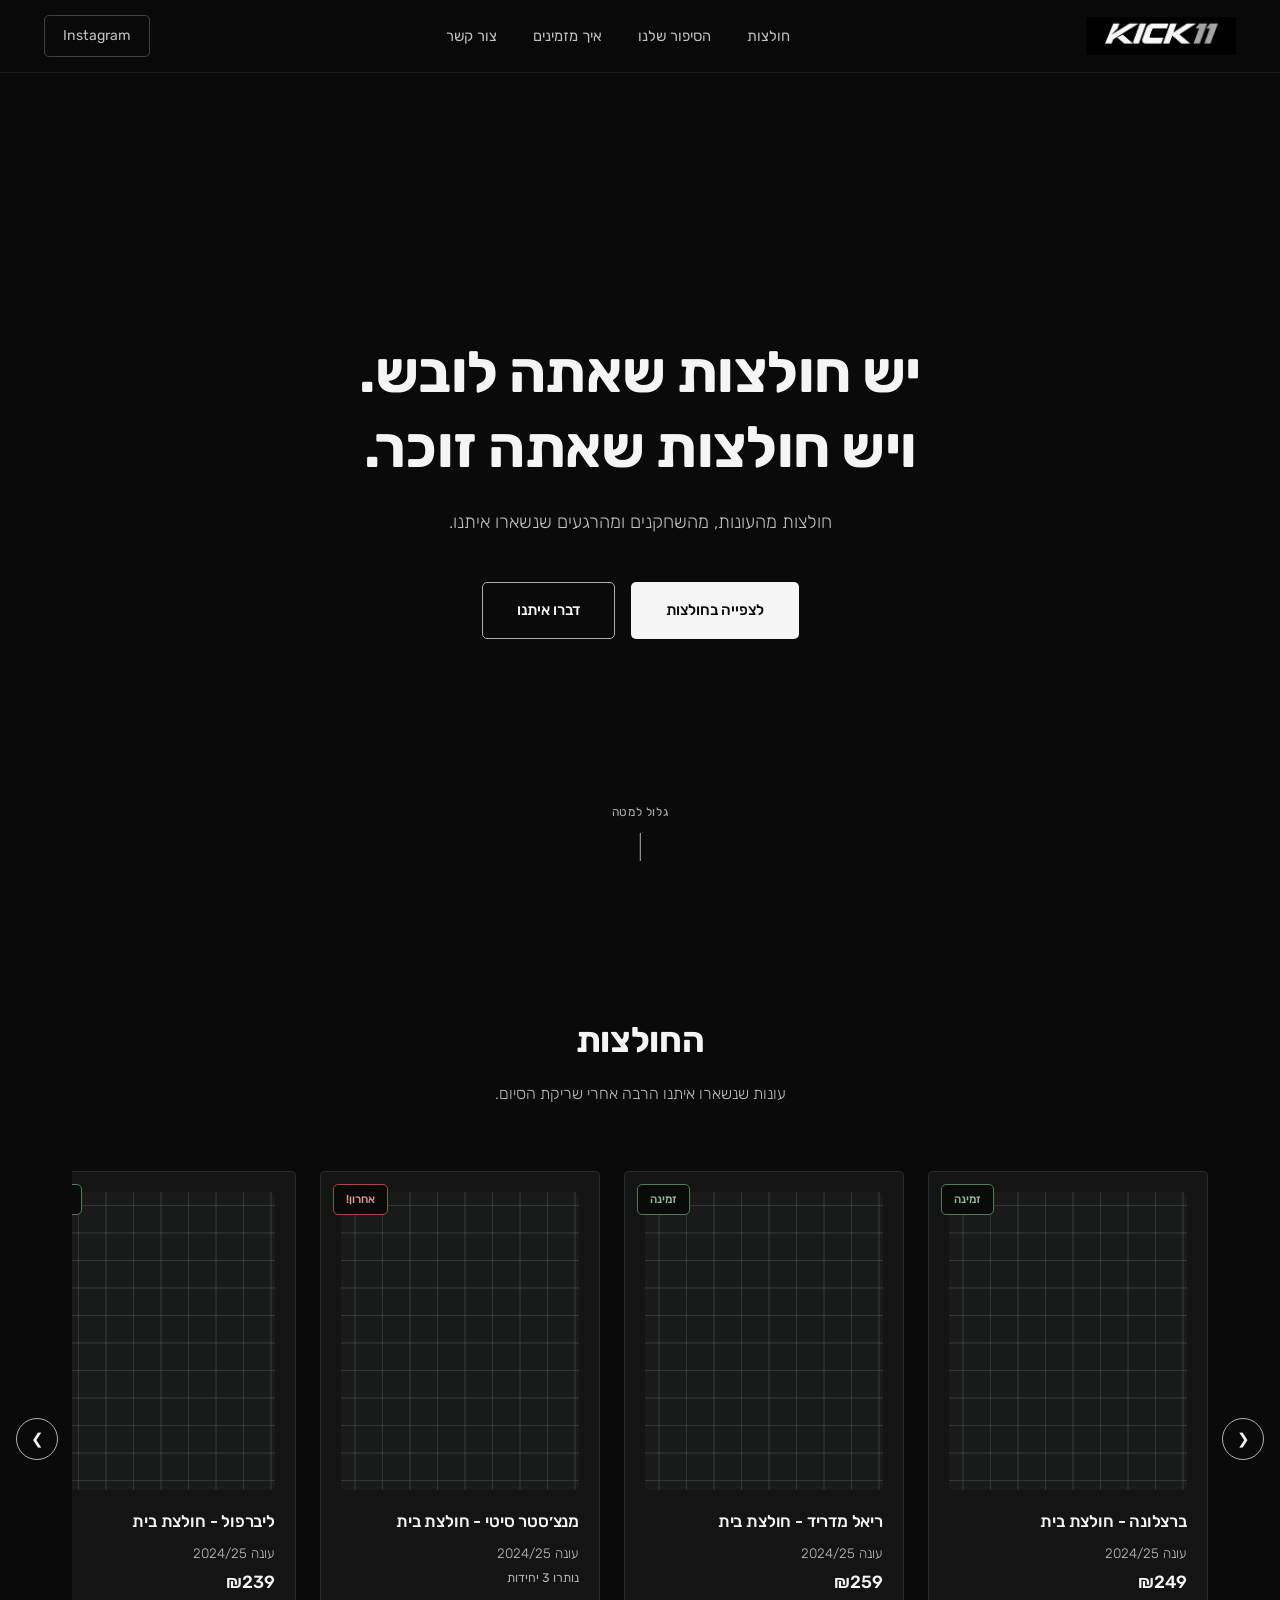
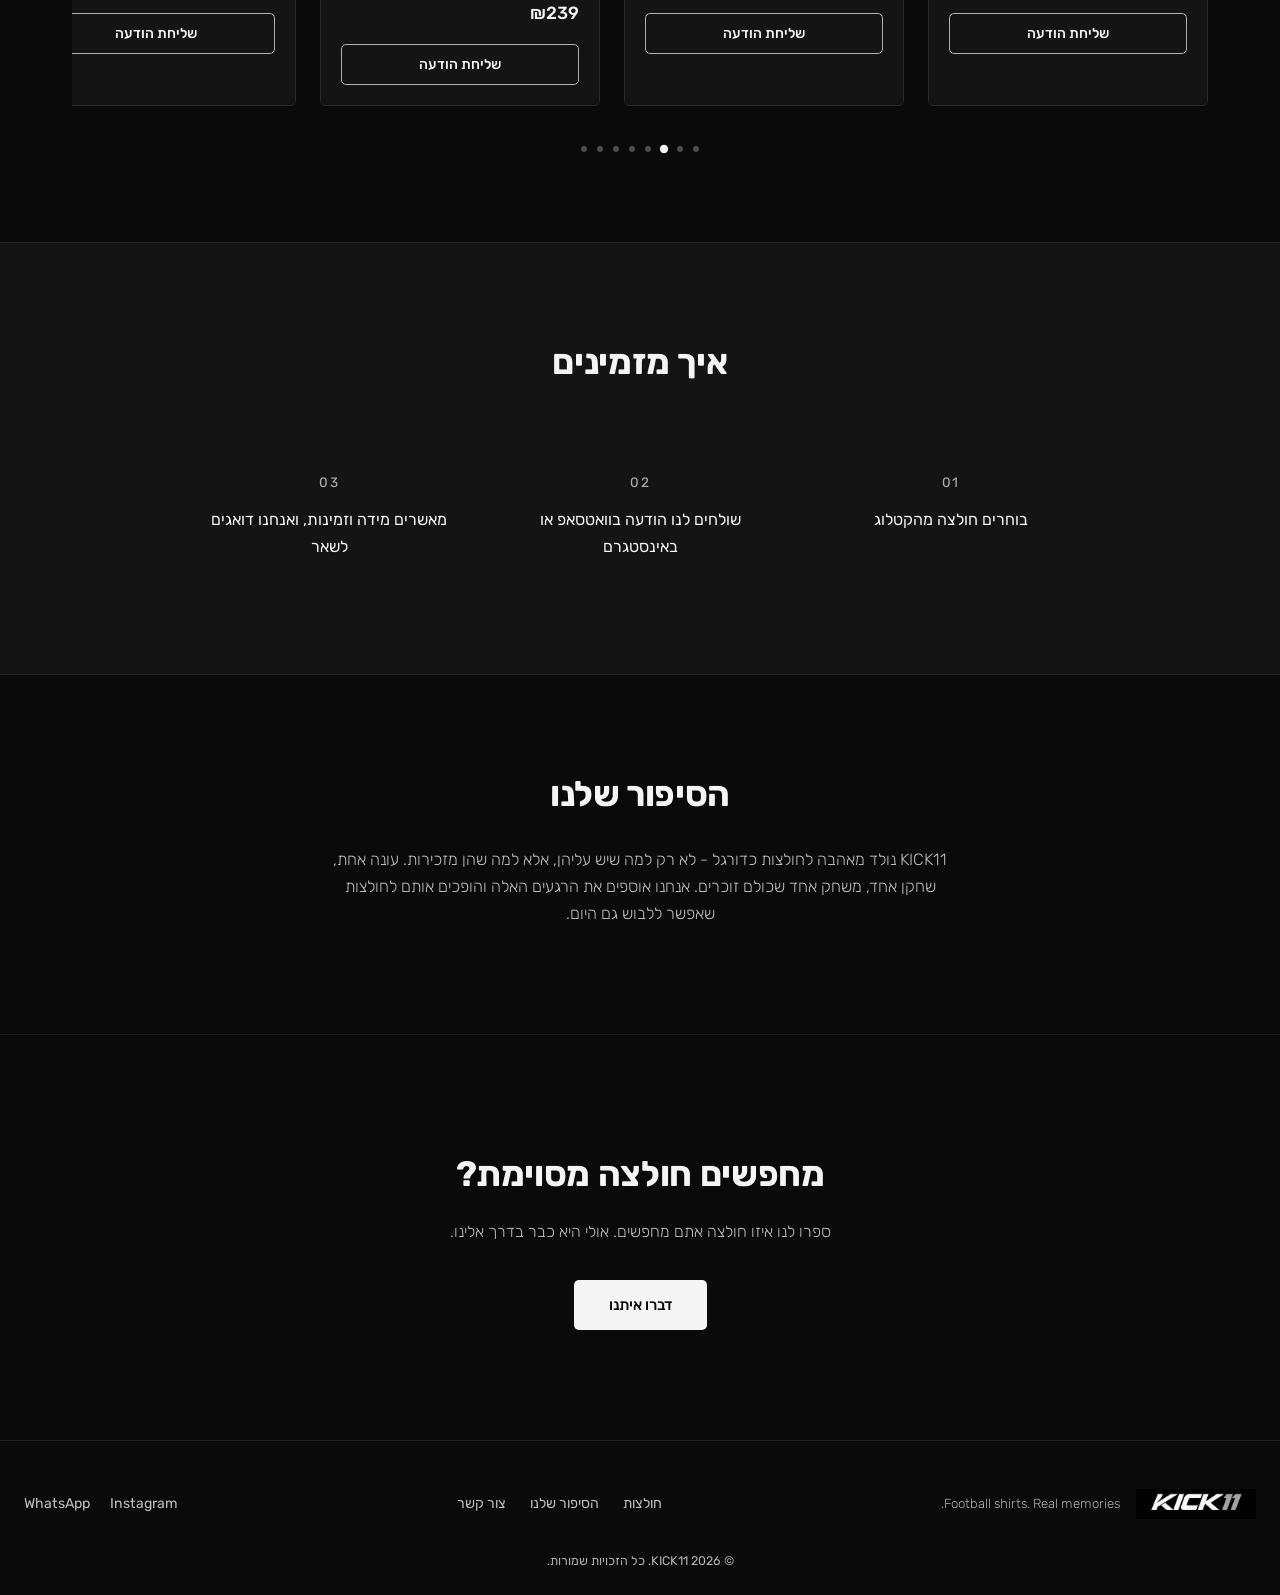
==== commit 09419f8a: "Wire up the real logo, add card hover and product grid background - Rename assets/logo.png to logo.j" ====
--- a/index.html
+++ b/index.html
@@ -5,7 +5,7 @@
 <meta name="viewport" content="width=device-width, initial-scale=1.0">
 <title>KICK11 | חולצות כדורגל עם משמעות</title>
 <meta name="description" content="KICK11 - חולצות מהעונות, מהשחקנים ומהרגעים שנשארו איתנו. מותג ישראלי לחובבי כדורגל.">
-<link rel="icon" type="image/svg+xml" href="assets/logo.svg">
+<link rel="icon" type="image/jpeg" href="assets/logo.jpg">
 <link rel="preconnect" href="https://fonts.googleapis.com">
 <link rel="preconnect" href="https://fonts.gstatic.com" crossorigin>
 <link href="https://fonts.googleapis.com/css2?family=Rubik:wght@300;400;500;600;700;800&display=swap" rel="stylesheet">
@@ -18,7 +18,7 @@
 <header class="site-header" id="site-header">
   <div class="header-inner">
     <a href="#top" class="brand" aria-label="KICK11 - דף הבית">
-      <img src="assets/logo.svg" alt="KICK11" class="brand-logo">
+      <img src="assets/logo.jpg" alt="KICK11" class="brand-logo">
     </a>
 
     <nav class="main-nav" id="main-nav" aria-label="ניווט ראשי">
@@ -30,7 +30,7 @@
       </ul>
     </nav>
 
-    <a class="header-instagram" href="https://instagram.com/kick11.co" target="_blank" rel="noopener" aria-label="KICK11 באינסטגרם">Instagram</a>
+    <a class="header-instagram" href="https://www.instagram.com/kick.11_" target="_blank" rel="noopener" aria-label="KICK11 באינסטגרם">Instagram</a>
 
     <button class="hamburger" id="hamburger-btn" aria-expanded="false" aria-controls="mobile-nav" aria-label="פתיחת תפריט ניווט">
       <span></span><span></span><span></span>
@@ -43,7 +43,7 @@
       <li><a href="#story">הסיפור שלנו</a></li>
       <li><a href="#how-to-order">איך מזמינים</a></li>
       <li><a href="#contact">צור קשר</a></li>
-      <li><a href="https://instagram.com/kick11.co" target="_blank" rel="noopener">Instagram</a></li>
+      <li><a href="https://www.instagram.com/kick.11_" target="_blank" rel="noopener">Instagram</a></li>
     </ul>
   </nav>
 </header>
@@ -124,7 +124,7 @@
 <footer class="site-footer">
   <div class="footer-inner">
     <div class="footer-brand">
-      <img src="assets/logo.svg" alt="KICK11" class="footer-logo">
+      <img src="assets/logo.jpg" alt="KICK11" class="footer-logo">
       <span class="footer-tagline">Football shirts. Real memories.</span>
     </div>
 
@@ -137,8 +137,8 @@
     </nav>
 
     <div class="footer-social">
-      <a href="https://instagram.com/kick11.co" target="_blank" rel="noopener" aria-label="עקבו אחרינו באינסטגרם">Instagram</a>
-      <a href="https://wa.me/972501234567" target="_blank" rel="noopener" aria-label="דברו איתנו בוואטסאפ">WhatsApp</a>
+      <a href="https://www.instagram.com/kick.11_" target="_blank" rel="noopener" aria-label="עקבו אחרינו באינסטגרם">Instagram</a>
+      <a href="https://wa.me/972553068678" target="_blank" rel="noopener" aria-label="דברו איתנו בוואטסאפ">WhatsApp</a>
     </div>
   </div>
   <p class="footer-copy">© 2026 KICK11. כל הזכויות שמורות.</p>
@@ -151,7 +151,7 @@
     <p class="modal-desc">שלחו לנו הודעה ונחזור אליכם עם פרטים על החולצה והזמינות.</p>
     <div class="modal-links">
       <a id="modal-whatsapp-link" href="#" target="_blank" rel="noopener" class="btn btn-primary modal-link">WhatsApp</a>
-      <a id="modal-instagram-link" href="https://instagram.com/kick11.co" target="_blank" rel="noopener" class="btn btn-secondary modal-link">Instagram</a>
+      <a id="modal-instagram-link" href="https://www.instagram.com/kick.11_" target="_blank" rel="noopener" class="btn btn-secondary modal-link">Instagram</a>
     </div>
   </div>
 </div>
--- a/css/style.css
+++ b/css/style.css
@@ -134,7 +134,12 @@
 }
 
 .brand { display: flex; align-items: center; }
-.brand-logo { height: 26px; width: auto; }
+.brand-logo {
+  width: 150px;
+  height: 38px;
+  object-fit: cover;
+  object-position: center;
+}
 
 .main-nav ul {
   display: flex;
@@ -367,26 +372,32 @@
   border-radius: var(--radius);
   padding: 20px;
   position: relative;
-  transition: transform var(--transition), border-color var(--transition);
+  transition: transform var(--transition), border-color var(--transition), border-radius var(--transition), background var(--transition), box-shadow var(--transition);
 }
 .product-card:hover {
   transform: translateY(-4px);
-  border-color: var(--silver-dark);
+  border-color: transparent;
+  border-radius: 30px;
+  background: #212121;
+  box-shadow: 15px 15px 30px rgb(25, 25, 25), -15px -15px 30px rgb(60, 60, 60);
 }
 
 .product-image {
+  --grid-color: rgba(114, 114, 114, 0.3);
   aspect-ratio: 4 / 5;
   border-radius: var(--radius);
   margin-bottom: 18px;
-  background: linear-gradient(150deg, #1c1c1c, #0a0a0a 65%);
   position: relative;
   overflow: hidden;
-}
-.product-image::after {
-  content: '';
-  position: absolute;
-  inset: 0;
-  background: linear-gradient(135deg, rgba(192, 192, 192, 0.1), transparent 45%);
+  background-color: #191a1a;
+  background-image:
+    linear-gradient(0deg, transparent 24%, var(--grid-color) 25%, var(--grid-color) 26%, transparent 27%, transparent 74%, var(--grid-color) 75%, var(--grid-color) 76%, transparent 77%, transparent),
+    linear-gradient(90deg, transparent 24%, var(--grid-color) 25%, var(--grid-color) 26%, transparent 27%, transparent 74%, var(--grid-color) 75%, var(--grid-color) 76%, transparent 77%, transparent);
+  background-size: 55px 55px;
+  transition: border-radius var(--transition);
+}
+.product-card:hover .product-image {
+  border-radius: 22px;
 }
 
 .badge {
@@ -560,7 +571,12 @@
   align-items: center;
   gap: 16px;
 }
-.footer-logo { height: 20px; width: auto; }
+.footer-logo {
+  width: 120px;
+  height: 30px;
+  object-fit: cover;
+  object-position: center;
+}
 .footer-tagline {
   font-size: 0.82rem;
   color: var(--silver-dark);
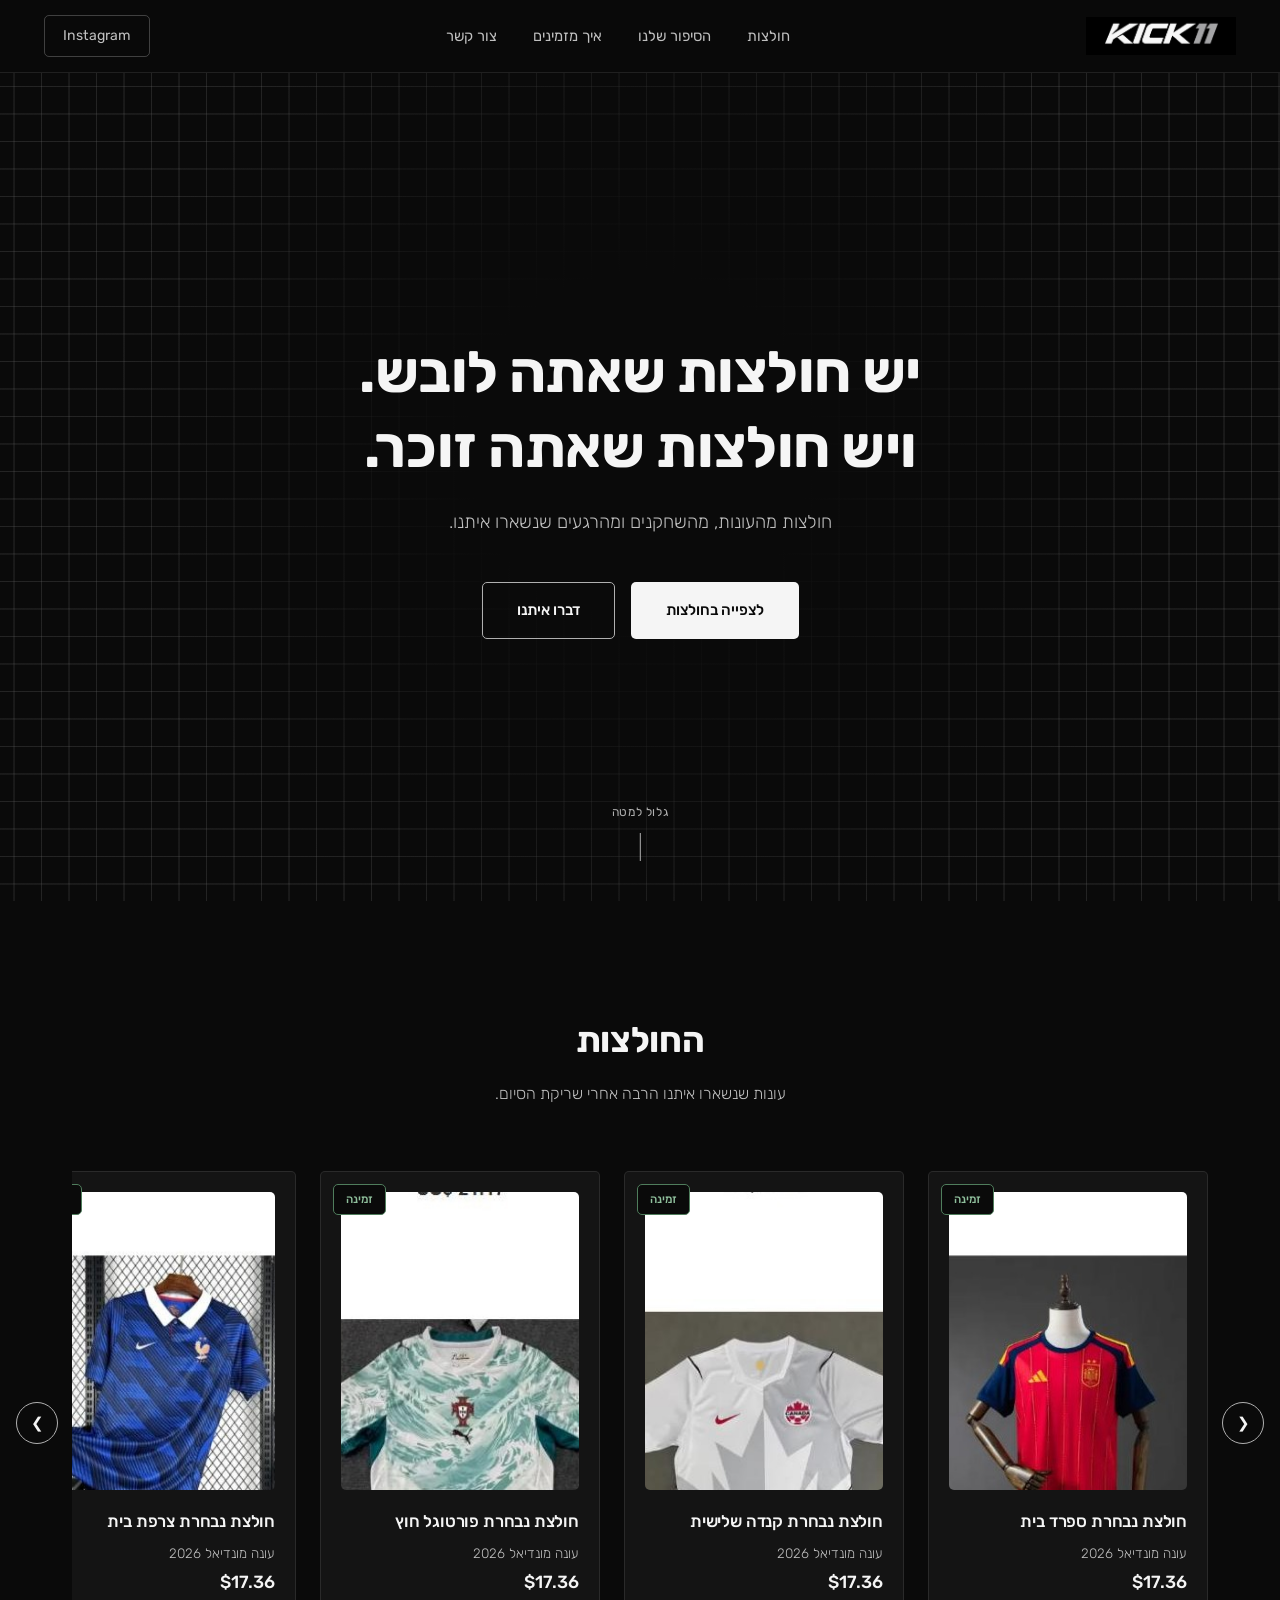
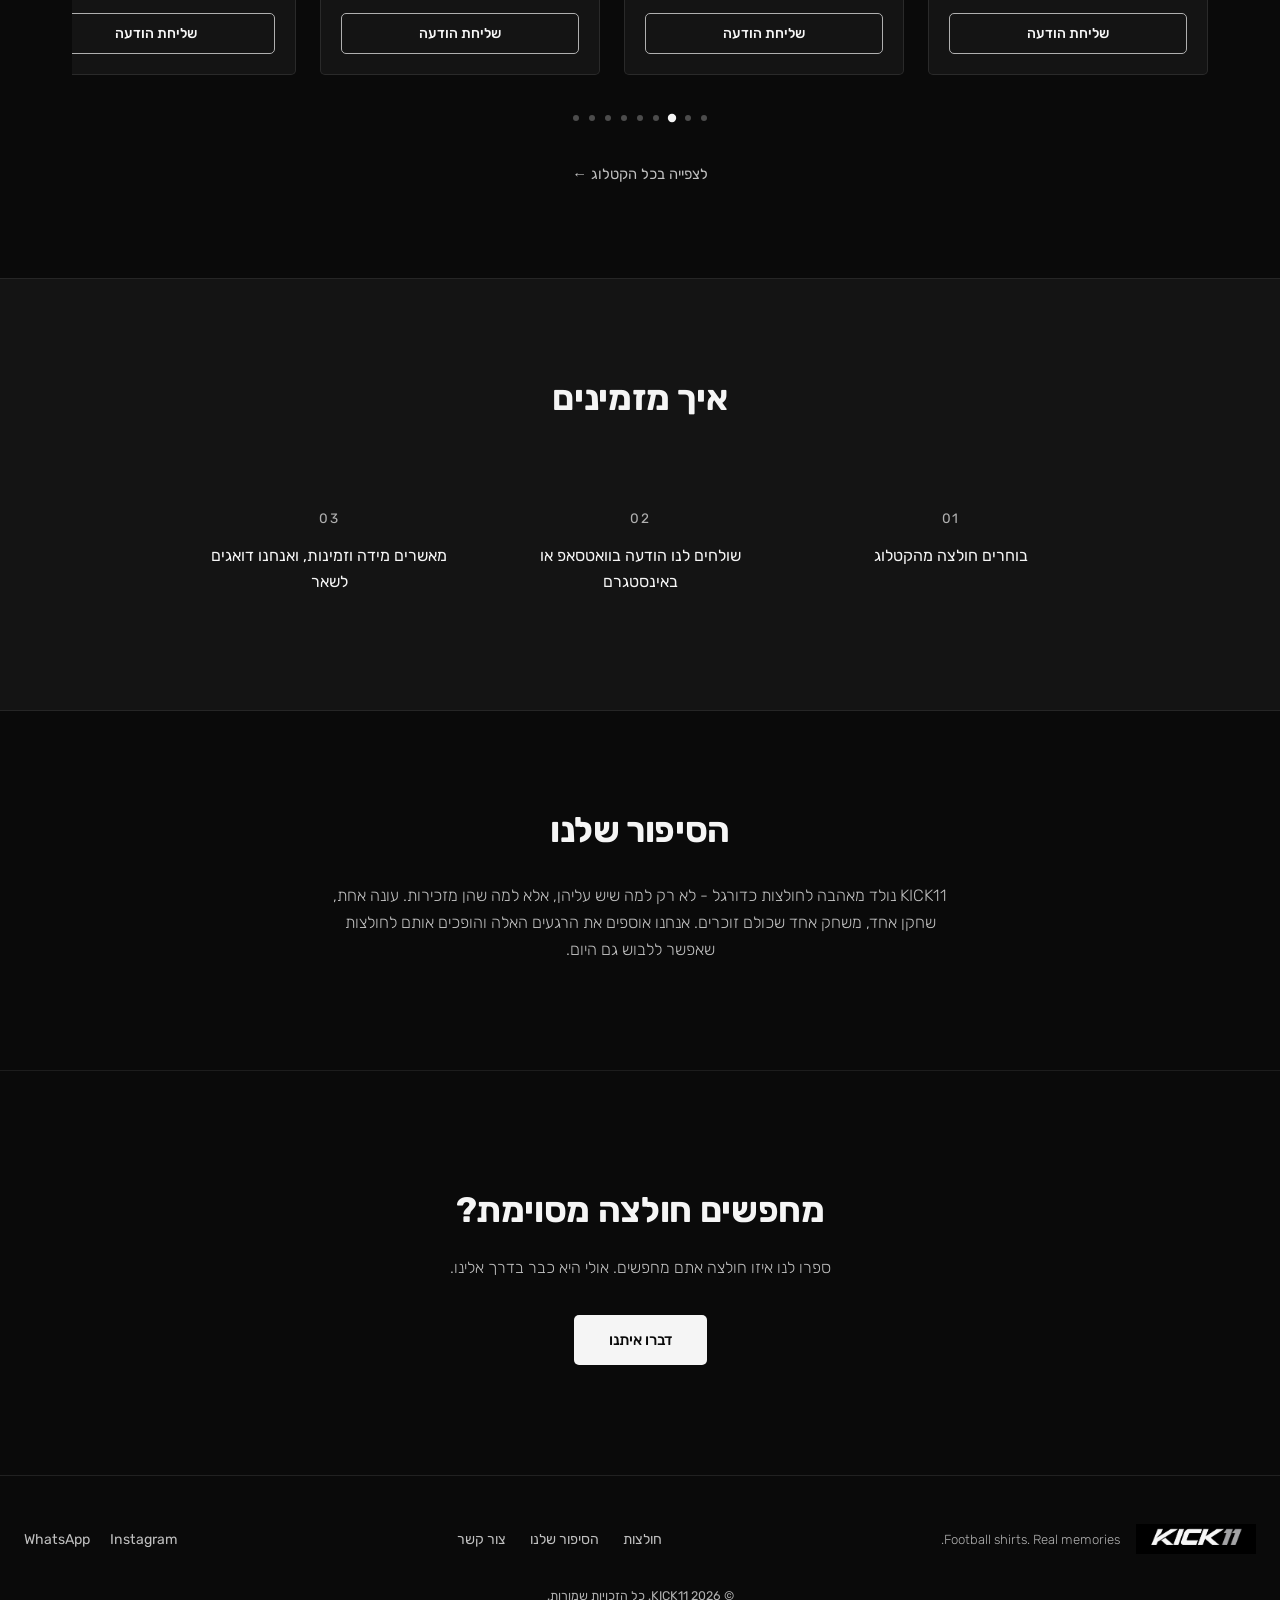
==== commit 01cd305f: "Remove old placeholder products, add a full catalog page - Dropped the 8 original placeholder-image " ====
--- a/index.html
+++ b/index.html
@@ -82,6 +82,10 @@
     </div>
 
     <div class="carousel-dots" id="carousel-dots" role="tablist" aria-label="ניווט בין חולצות"></div>
+
+    <div class="catalog-link-wrap">
+      <a href="catalog.html" class="catalog-link">לצפייה בכל הקטלוג ←</a>
+    </div>
   </section>
 
   <section class="how-section" id="how-to-order" aria-labelledby="how-title">
--- a/css/style.css
+++ b/css/style.css
@@ -41,21 +41,34 @@
 
 h1, h2, h3 { font-weight: 700; margin: 0; letter-spacing: -0.01em; }
 
+.sr-only {
+  position: absolute;
+  width: 1px;
+  height: 1px;
+  padding: 0;
+  margin: -1px;
+  overflow: hidden;
+  clip: rect(0, 0, 0, 0);
+  white-space: nowrap;
+  border: 0;
+}
+
 /* ===== Skip link ===== */
 .skip-link {
-  position: absolute;
-  right: -9999px;
-  top: 0;
+  position: fixed;
+  top: 16px;
+  right: 16px;
+  transform: translateY(-150%);
   background: var(--white);
   color: var(--black-950);
   padding: 12px 20px;
   border-radius: var(--radius);
   z-index: 200;
   font-weight: 600;
+  transition: transform var(--transition);
 }
 .skip-link:focus {
-  right: 16px;
-  top: 16px;
+  transform: translateY(0);
 }
 
 /* ===== Buttons ===== */
@@ -229,6 +242,7 @@
 
 /* ===== Hero ===== */
 .hero {
+  --grid-color: rgba(114, 114, 114, 0.25);
   min-height: calc(100vh - var(--header-h));
   display: flex;
   flex-direction: column;
@@ -237,10 +251,23 @@
   text-align: center;
   padding: 60px 24px;
   position: relative;
-  background: var(--black-950);
-}
-
-.hero-content { max-width: 700px; }
+  overflow: hidden;
+  background-color: var(--black-950);
+  background-image:
+    linear-gradient(0deg, transparent 24%, var(--grid-color) 25%, var(--grid-color) 26%, transparent 27%, transparent 74%, var(--grid-color) 75%, var(--grid-color) 76%, transparent 77%, transparent),
+    linear-gradient(90deg, transparent 24%, var(--grid-color) 25%, var(--grid-color) 26%, transparent 27%, transparent 74%, var(--grid-color) 75%, var(--grid-color) 76%, transparent 77%, transparent);
+  background-size: 55px 55px;
+}
+.hero::before {
+  content: '';
+  position: absolute;
+  inset: 0;
+  background: radial-gradient(circle at 50% 45%, var(--black-950) 0%, var(--black-950) 22%, transparent 68%);
+  pointer-events: none;
+}
+
+.hero-content { max-width: 700px; position: relative; z-index: 1; }
+.hero .scroll-hint { z-index: 1; }
 
 .hero h1 {
   font-size: clamp(2.1rem, 5.2vw, 3.6rem);
@@ -383,18 +410,26 @@
 }
 
 .product-image {
-  --grid-color: rgba(114, 114, 114, 0.3);
   aspect-ratio: 4 / 5;
   border-radius: var(--radius);
   margin-bottom: 18px;
   position: relative;
   overflow: hidden;
+  transition: border-radius var(--transition);
+}
+.product-image img {
+  width: 100%;
+  height: 100%;
+  object-fit: cover;
+  display: block;
+}
+.product-image-placeholder {
+  --grid-color: rgba(114, 114, 114, 0.3);
   background-color: #191a1a;
   background-image:
     linear-gradient(0deg, transparent 24%, var(--grid-color) 25%, var(--grid-color) 26%, transparent 27%, transparent 74%, var(--grid-color) 75%, var(--grid-color) 76%, transparent 77%, transparent),
     linear-gradient(90deg, transparent 24%, var(--grid-color) 25%, var(--grid-color) 26%, transparent 27%, transparent 74%, var(--grid-color) 75%, var(--grid-color) 76%, transparent 77%, transparent);
   background-size: 55px 55px;
-  transition: border-radius var(--transition);
 }
 .product-card:hover .product-image {
   border-radius: 22px;
@@ -465,6 +500,13 @@
   gap: 10px;
   margin-top: 32px;
 }
+
+.products-error {
+  text-align: center;
+  color: var(--silver);
+  font-size: 0.95rem;
+  padding: 0 24px;
+}
 .carousel-dot {
   width: 6px;
   height: 6px;
@@ -484,6 +526,22 @@
 .carousel-dot:focus-visible {
   outline: 1px solid var(--silver);
   outline-offset: 2px;
+}
+
+.catalog-link-wrap {
+  text-align: center;
+  margin-top: 40px;
+}
+.catalog-link {
+  font-size: 0.92rem;
+  color: var(--silver);
+  border-bottom: 1px solid transparent;
+  padding-bottom: 2px;
+  transition: color var(--transition), border-color var(--transition);
+}
+.catalog-link:hover {
+  color: var(--white);
+  border-color: var(--silver-dark);
 }
 
 /* ===== How to order ===== */
@@ -678,6 +736,54 @@
   outline-offset: 2px;
 }
 
+/* ===== Catalog page ===== */
+.page-header {
+  --grid-color: rgba(114, 114, 114, 0.25);
+  position: relative;
+  overflow: hidden;
+  padding: 70px 24px 56px;
+  text-align: center;
+  background-color: var(--black-950);
+  background-image:
+    linear-gradient(0deg, transparent 24%, var(--grid-color) 25%, var(--grid-color) 26%, transparent 27%, transparent 74%, var(--grid-color) 75%, var(--grid-color) 76%, transparent 77%, transparent),
+    linear-gradient(90deg, transparent 24%, var(--grid-color) 25%, var(--grid-color) 26%, transparent 27%, transparent 74%, var(--grid-color) 75%, var(--grid-color) 76%, transparent 77%, transparent);
+  background-size: 55px 55px;
+}
+.page-header::before {
+  content: '';
+  position: absolute;
+  inset: 0;
+  background: radial-gradient(circle at 50% 40%, var(--black-950) 0%, var(--black-950) 15%, transparent 65%);
+  pointer-events: none;
+}
+.page-header-inner { position: relative; z-index: 1; max-width: 640px; margin: 0 auto; }
+.page-header h1 { font-size: clamp(1.9rem, 4.5vw, 2.8rem); margin-bottom: 14px; }
+.page-header p { color: var(--silver); font-weight: 300; }
+
+.catalog-section {
+  padding: 56px 24px 90px;
+  max-width: 1280px;
+  margin: 0 auto;
+}
+
+.catalog-grid {
+  display: grid;
+  grid-template-columns: repeat(auto-fill, minmax(240px, 1fr));
+  gap: 24px;
+  list-style: none;
+  margin: 0;
+  padding: 0;
+}
+.catalog-grid .product-card {
+  flex: none;
+  width: 100%;
+}
+
+.back-to-top-wrap {
+  text-align: center;
+  margin-top: 48px;
+}
+
 /* ===== Responsive ===== */
 @media (max-width: 860px) {
   .main-nav, .header-instagram { display: none; }
@@ -691,4 +797,5 @@
   .hero-ctas .btn { width: 100%; }
   .how-steps { grid-template-columns: 1fr; gap: 8px; }
   .footer-inner { flex-direction: column; text-align: center; justify-content: center; }
-}
+  .catalog-grid { grid-template-columns: repeat(auto-fill, minmax(150px, 1fr)); gap: 16px; }
+}
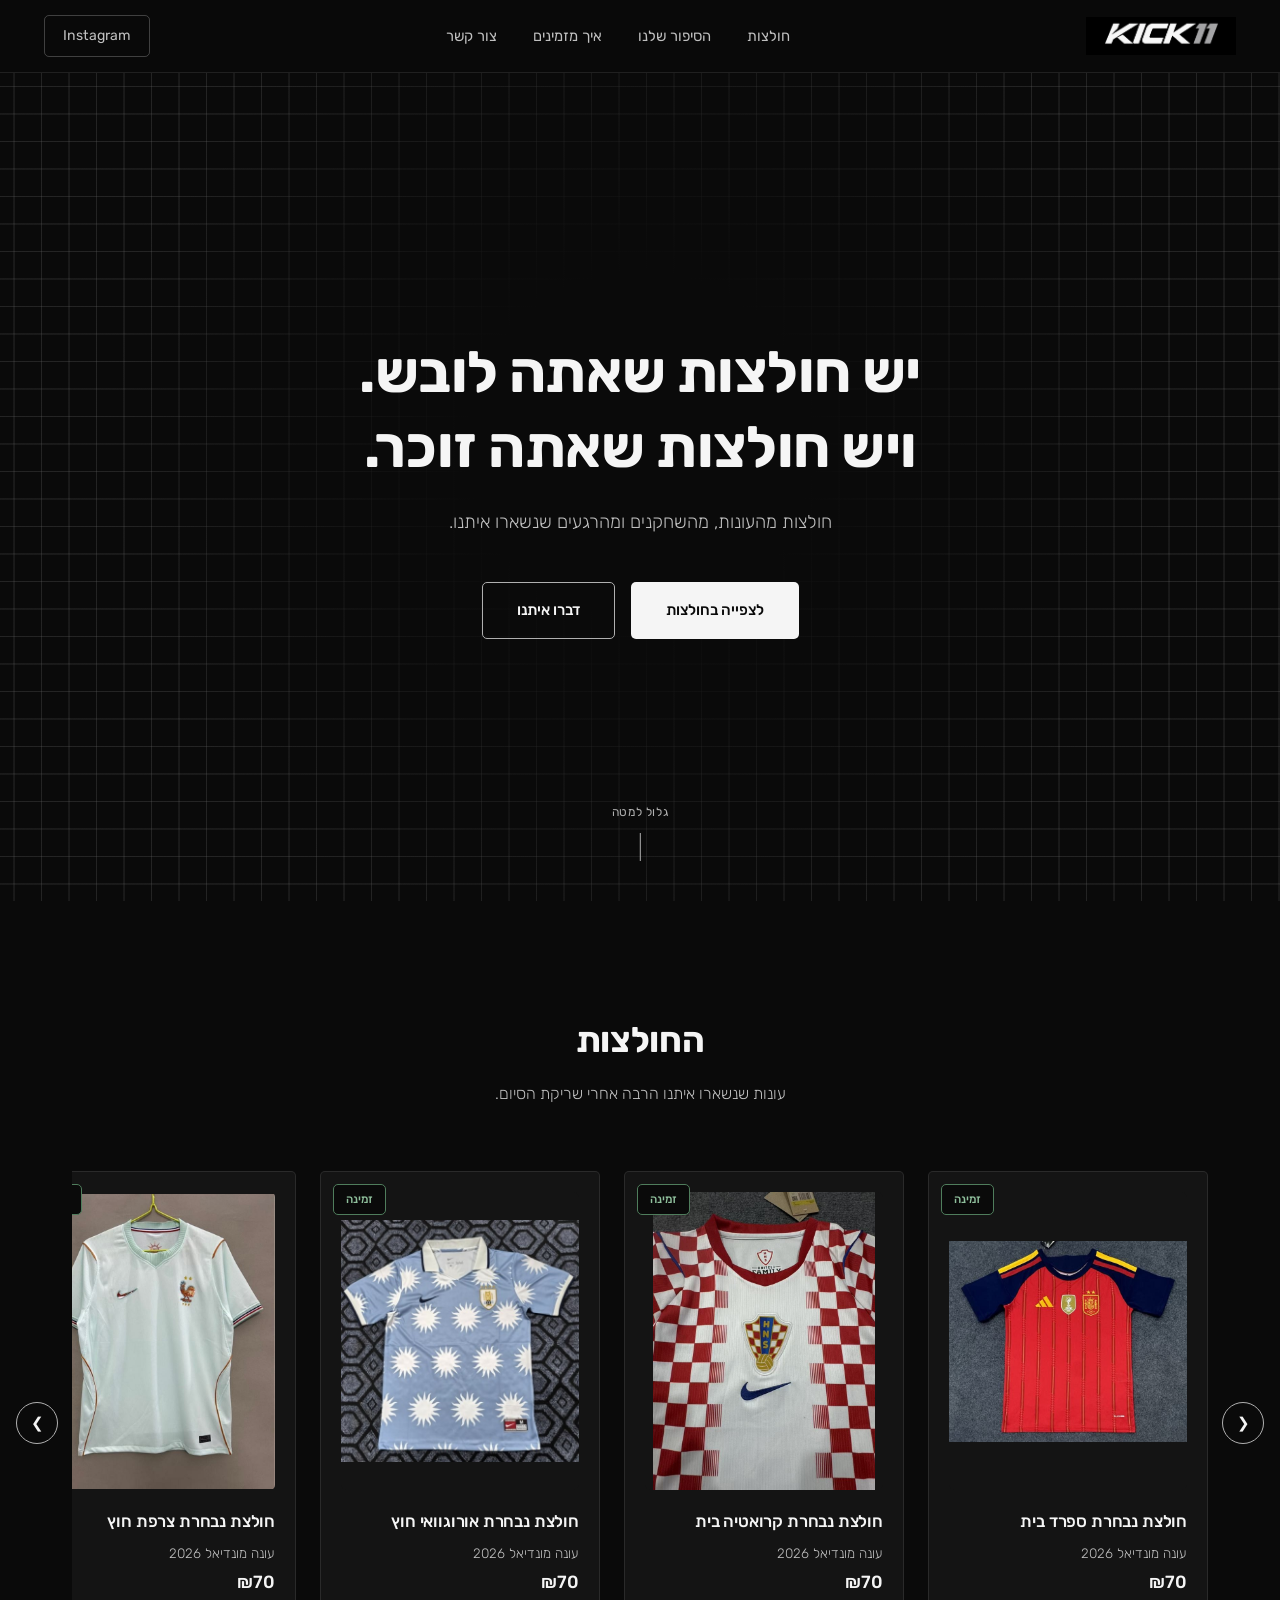
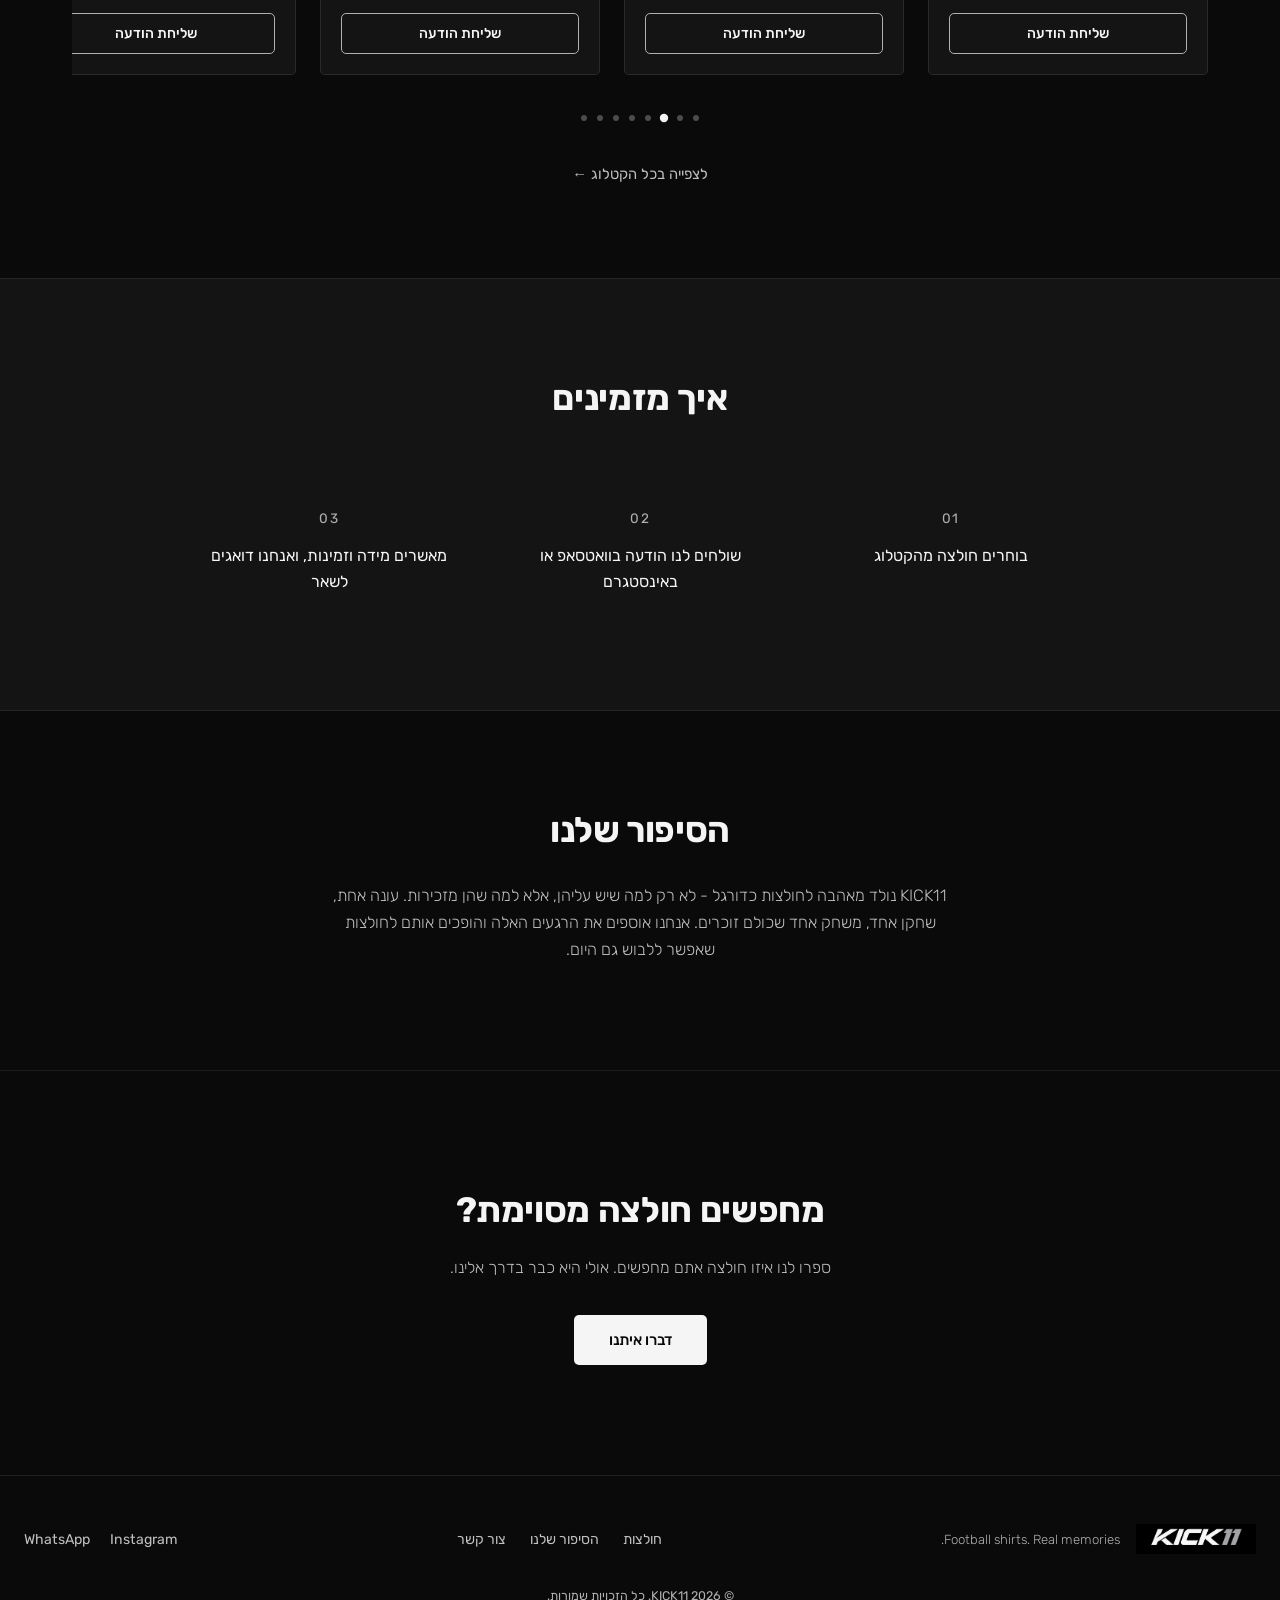
==== commit 696548a7: "Add product detail page with size/type selection and scroll animations - New product.html: shows the" ====
--- a/index.html
+++ b/index.html
@@ -88,7 +88,7 @@
     </div>
   </section>
 
-  <section class="how-section" id="how-to-order" aria-labelledby="how-title">
+  <section class="how-section reveal" id="how-to-order" aria-labelledby="how-title">
     <div class="section-head">
       <h2 id="how-title">איך מזמינים</h2>
     </div>
@@ -108,14 +108,14 @@
     </ol>
   </section>
 
-  <section class="story-section" id="story" aria-labelledby="story-title">
+  <section class="story-section reveal" id="story" aria-labelledby="story-title">
     <div class="story-inner">
       <h2 id="story-title">הסיפור שלנו</h2>
       <p>KICK11 נולד מאהבה לחולצות כדורגל - לא רק למה שיש עליהן, אלא למה שהן מזכירות. עונה אחת, שחקן אחד, משחק אחד שכולם זוכרים. אנחנו אוספים את הרגעים האלה והופכים אותם לחולצות שאפשר ללבוש גם היום.</p>
     </div>
   </section>
 
-  <section class="cta-section" id="contact" aria-labelledby="cta-title">
+  <section class="cta-section reveal" id="contact" aria-labelledby="cta-title">
     <div class="cta-inner">
       <h2 id="cta-title">מחפשים חולצה מסוימת?</h2>
       <p>ספרו לנו איזו חולצה אתם מחפשים. אולי היא כבר בדרך אלינו.</p>
--- a/css/style.css
+++ b/css/style.css
@@ -415,12 +415,13 @@
   margin-bottom: 18px;
   position: relative;
   overflow: hidden;
+  background: var(--black-900);
   transition: border-radius var(--transition);
 }
 .product-image img {
   width: 100%;
   height: 100%;
-  object-fit: cover;
+  object-fit: contain;
   display: block;
 }
 .product-image-placeholder {
@@ -766,6 +767,75 @@
   margin: 0 auto;
 }
 
+.catalog-controls {
+  display: flex;
+  flex-wrap: wrap;
+  align-items: center;
+  justify-content: space-between;
+  gap: 16px;
+  margin-bottom: 40px;
+}
+
+.catalog-search {
+  flex: 1 1 auto;
+  min-width: 200px;
+  max-width: 360px;
+  height: 44px;
+  background: var(--black-900);
+  border: 1px solid rgba(192, 192, 192, 0.25);
+  border-radius: var(--radius);
+  color: var(--white);
+  padding: 0 16px;
+  font-size: 0.92rem;
+  font-family: var(--font);
+  transition: border-color var(--transition);
+  -webkit-appearance: none;
+  appearance: none;
+}
+.catalog-search::placeholder { color: var(--silver-dark); }
+.catalog-search:focus {
+  outline: none;
+  border-color: var(--silver);
+}
+
+.catalog-filters {
+  display: flex;
+  flex-wrap: wrap;
+  gap: 10px;
+}
+
+.filter-chip {
+  background: transparent;
+  border: 1px solid rgba(192, 192, 192, 0.25);
+  color: var(--silver);
+  border-radius: var(--radius);
+  padding: 9px 18px;
+  font-size: 0.85rem;
+  font-family: var(--font);
+  cursor: pointer;
+  transition: color var(--transition), border-color var(--transition), background var(--transition);
+}
+.filter-chip:hover {
+  color: var(--white);
+  border-color: var(--silver-dark);
+}
+.filter-chip.active {
+  background: var(--white);
+  color: var(--black-950);
+  border-color: var(--white);
+}
+.filter-chip:focus-visible {
+  outline: 1px solid var(--silver);
+  outline-offset: 2px;
+}
+
+.catalog-empty {
+  text-align: center;
+  color: var(--silver);
+  padding: 40px 24px;
+}
+.catalog-empty[hidden] { display: none; }
+
 .catalog-grid {
   display: grid;
   grid-template-columns: repeat(auto-fill, minmax(240px, 1fr));
@@ -782,6 +852,156 @@
 .back-to-top-wrap {
   text-align: center;
   margin-top: 48px;
+}
+
+/* ===== Clickable product card links ===== */
+.product-image-link {
+  display: block;
+}
+.product-name a {
+  color: inherit;
+  text-decoration: none;
+  transition: color var(--transition);
+}
+.product-name a:hover {
+  color: var(--silver);
+}
+
+/* ===== Scroll reveal ===== */
+.reveal.reveal-ready {
+  opacity: 0;
+  transform: translateY(24px);
+  transition: opacity 0.6s ease, transform 0.6s ease;
+}
+.reveal.reveal-ready.reveal-visible {
+  opacity: 1;
+  transform: translateY(0);
+}
+@media (prefers-reduced-motion: reduce) {
+  .reveal.reveal-ready {
+    opacity: 1;
+    transform: none;
+    transition: none;
+  }
+}
+
+/* ===== Product detail page ===== */
+.product-breadcrumb {
+  max-width: 1120px;
+  margin: 32px auto 0;
+  padding: 0 24px;
+  font-size: 0.85rem;
+  color: var(--silver-dark);
+  display: flex;
+  gap: 8px;
+}
+.product-breadcrumb a { color: var(--silver); transition: color var(--transition); }
+.product-breadcrumb a:hover { color: var(--white); }
+
+.product-loading {
+  text-align: center;
+  color: var(--silver);
+  padding: 120px 24px;
+}
+
+.product-detail {
+  max-width: 1120px;
+  margin: 0 auto;
+  padding: 32px 24px 90px;
+  display: grid;
+  grid-template-columns: 1fr 1fr;
+  gap: 56px;
+  align-items: start;
+}
+
+.product-detail-media { position: relative; }
+.product-detail-image {
+  aspect-ratio: 4 / 5;
+  border-radius: var(--radius);
+  background: var(--black-900);
+  overflow: hidden;
+  position: relative;
+}
+.product-detail-image img {
+  width: 100%;
+  height: 100%;
+  object-fit: contain;
+  display: block;
+}
+.product-detail-media .badge {
+  position: absolute;
+  top: 16px;
+  left: 16px;
+  z-index: 1;
+}
+
+.product-detail-info h1 {
+  font-size: clamp(1.6rem, 3.4vw, 2.2rem);
+  margin-bottom: 12px;
+}
+.product-detail-season {
+  color: var(--silver);
+  font-weight: 300;
+  margin: 0 0 6px;
+}
+.product-detail-price {
+  font-size: 1.4rem;
+  font-weight: 600;
+  margin: 0 0 20px;
+}
+.product-detail-stock {
+  color: var(--silver-dark);
+  font-size: 0.88rem;
+  margin: -12px 0 20px;
+}
+
+.product-option-group {
+  margin-bottom: 28px;
+}
+.product-option-label {
+  display: block;
+  font-size: 0.85rem;
+  color: var(--silver);
+  margin-bottom: 10px;
+}
+.product-options {
+  display: flex;
+  flex-wrap: wrap;
+  gap: 10px;
+}
+.product-option {
+  background: transparent;
+  border: 1px solid rgba(192, 192, 192, 0.3);
+  color: var(--white);
+  border-radius: var(--radius);
+  padding: 10px 18px;
+  font-size: 0.9rem;
+  font-family: var(--font);
+  cursor: pointer;
+  text-decoration: none;
+  display: inline-block;
+  transition: color var(--transition), border-color var(--transition), background var(--transition);
+}
+.product-option:hover {
+  border-color: var(--silver);
+}
+.product-option.selected {
+  background: var(--white);
+  color: var(--black-950);
+  border-color: var(--white);
+}
+.product-option:focus-visible {
+  outline: 1px solid var(--silver);
+  outline-offset: 2px;
+}
+
+.product-dm-btn {
+  width: 100%;
+  margin-bottom: 16px;
+}
+.product-detail-note {
+  font-size: 0.8rem;
+  color: var(--silver-dark);
 }
 
 /* ===== Responsive ===== */
@@ -798,4 +1018,8 @@
   .how-steps { grid-template-columns: 1fr; gap: 8px; }
   .footer-inner { flex-direction: column; text-align: center; justify-content: center; }
   .catalog-grid { grid-template-columns: repeat(auto-fill, minmax(150px, 1fr)); gap: 16px; }
-}
+  .catalog-controls { flex-direction: column; align-items: stretch; }
+  .catalog-search { max-width: none; width: 100%; }
+  .catalog-filters { justify-content: center; }
+  .product-detail { grid-template-columns: 1fr; gap: 28px; }
+}
